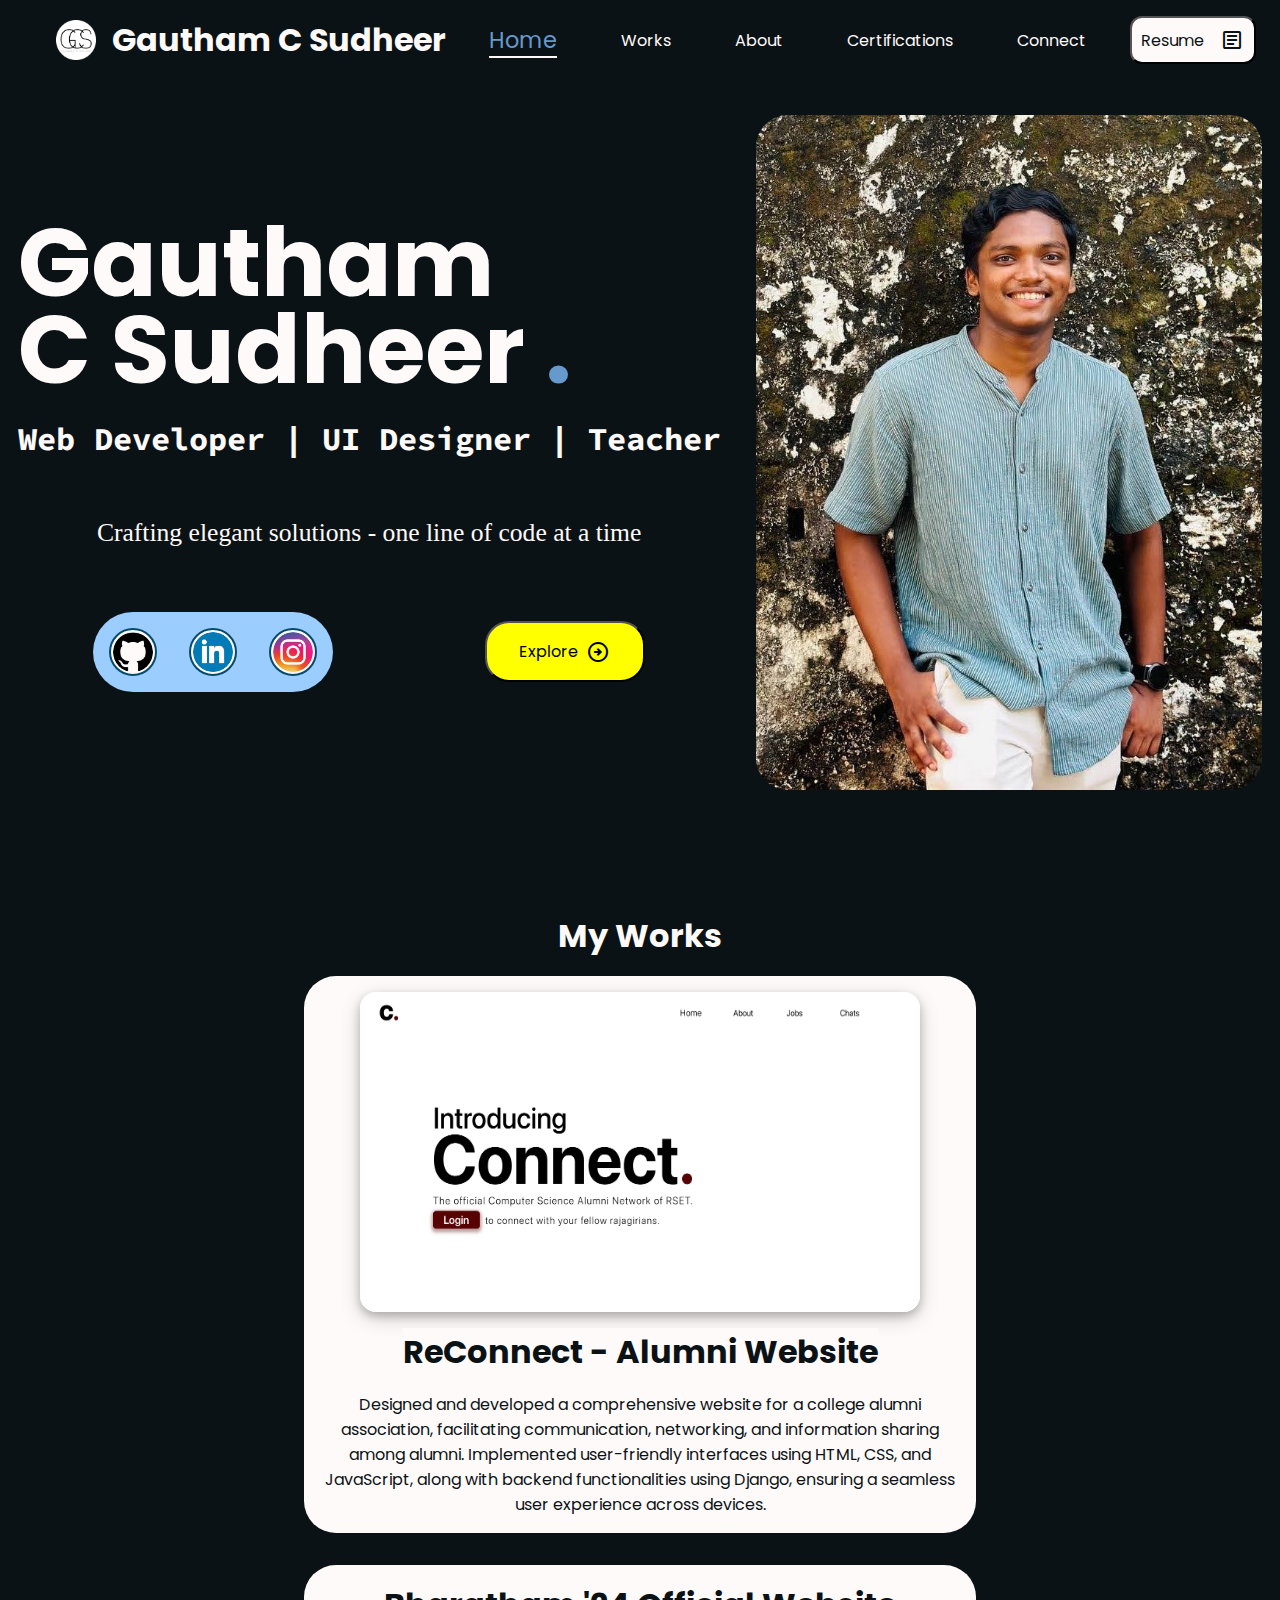
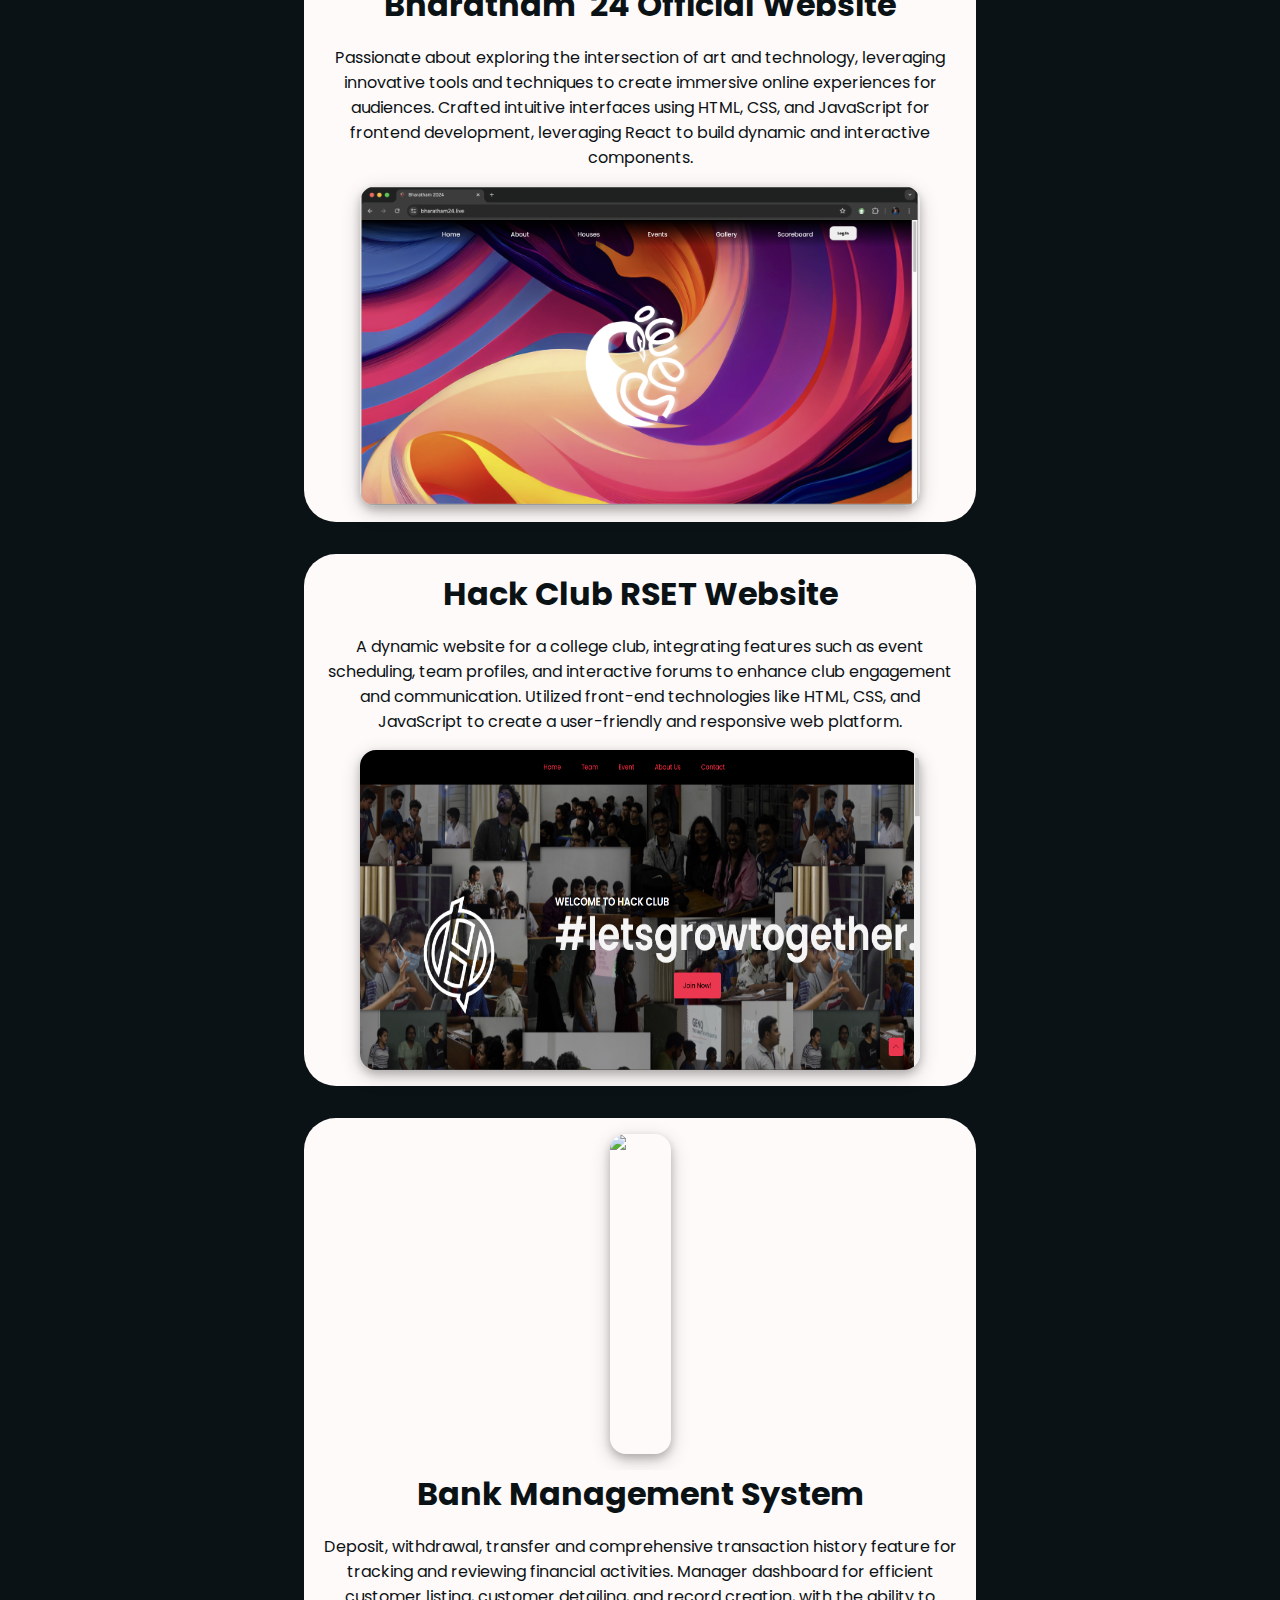
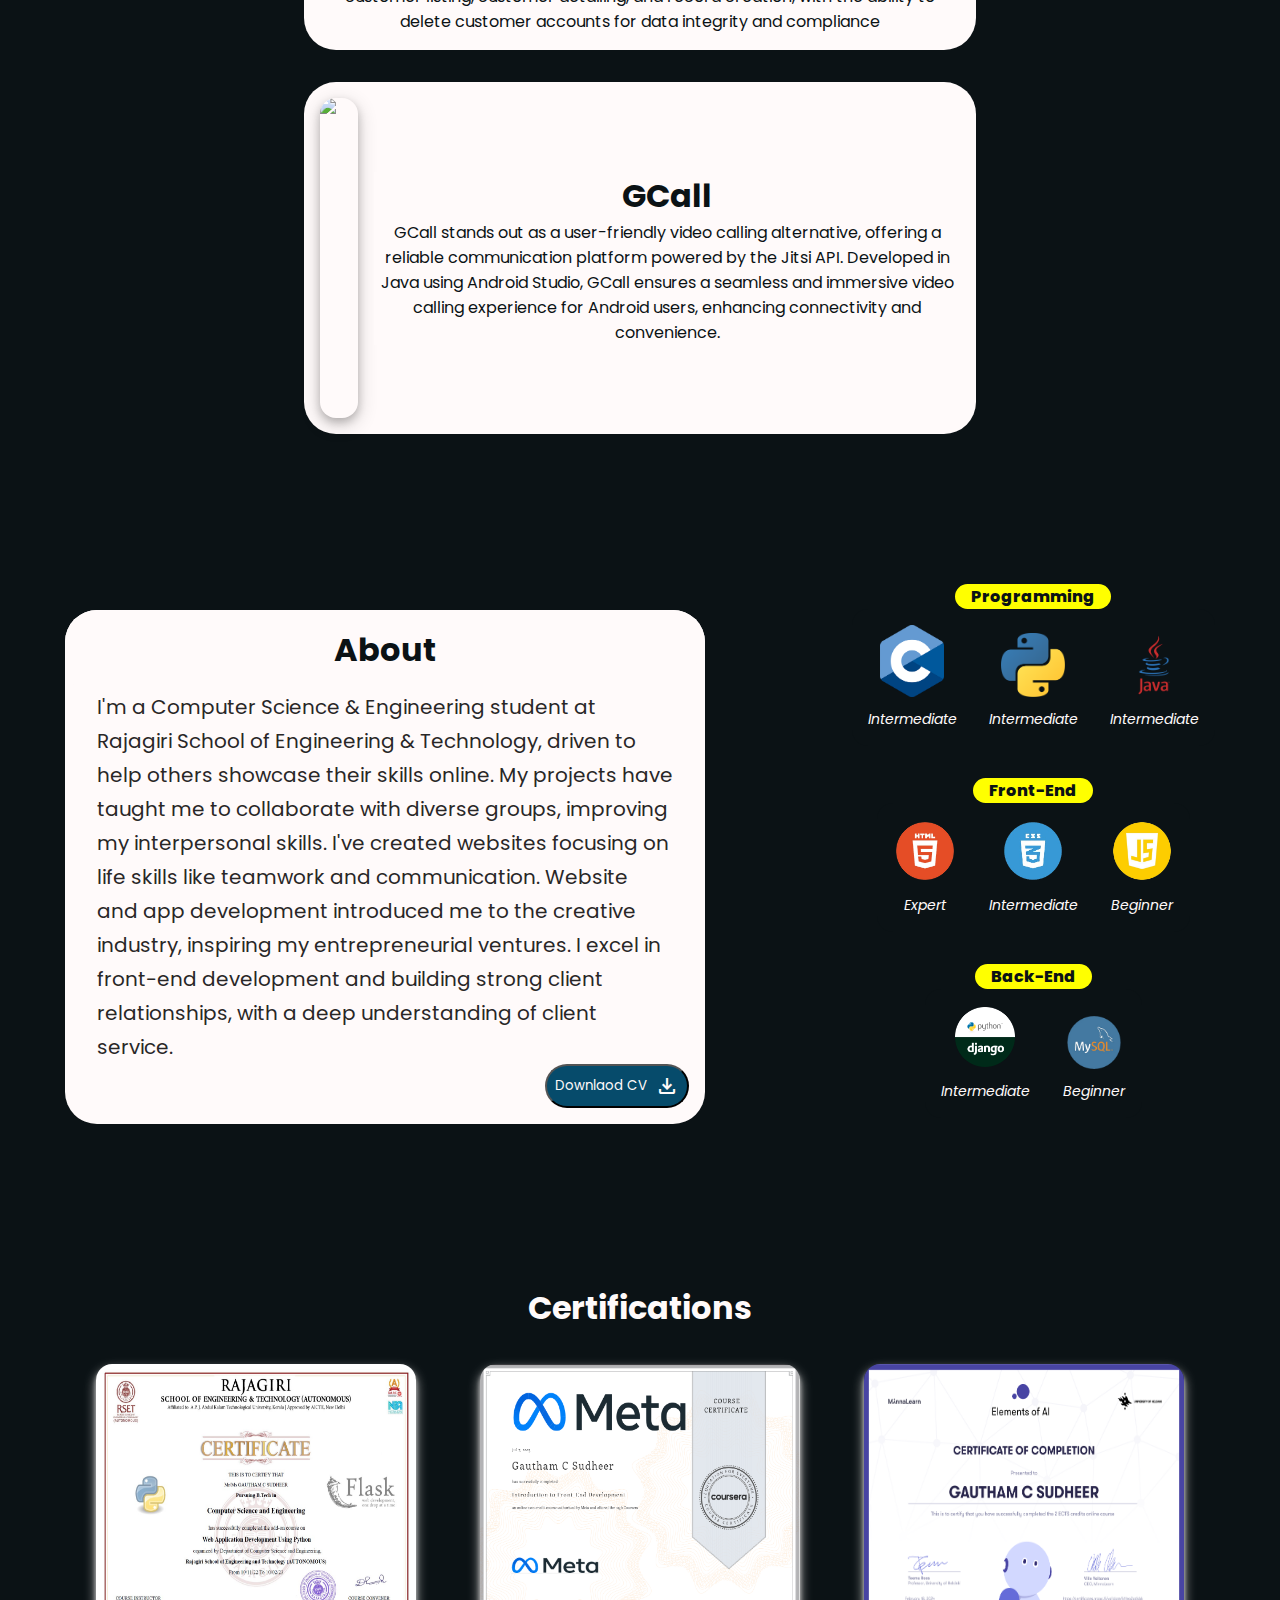
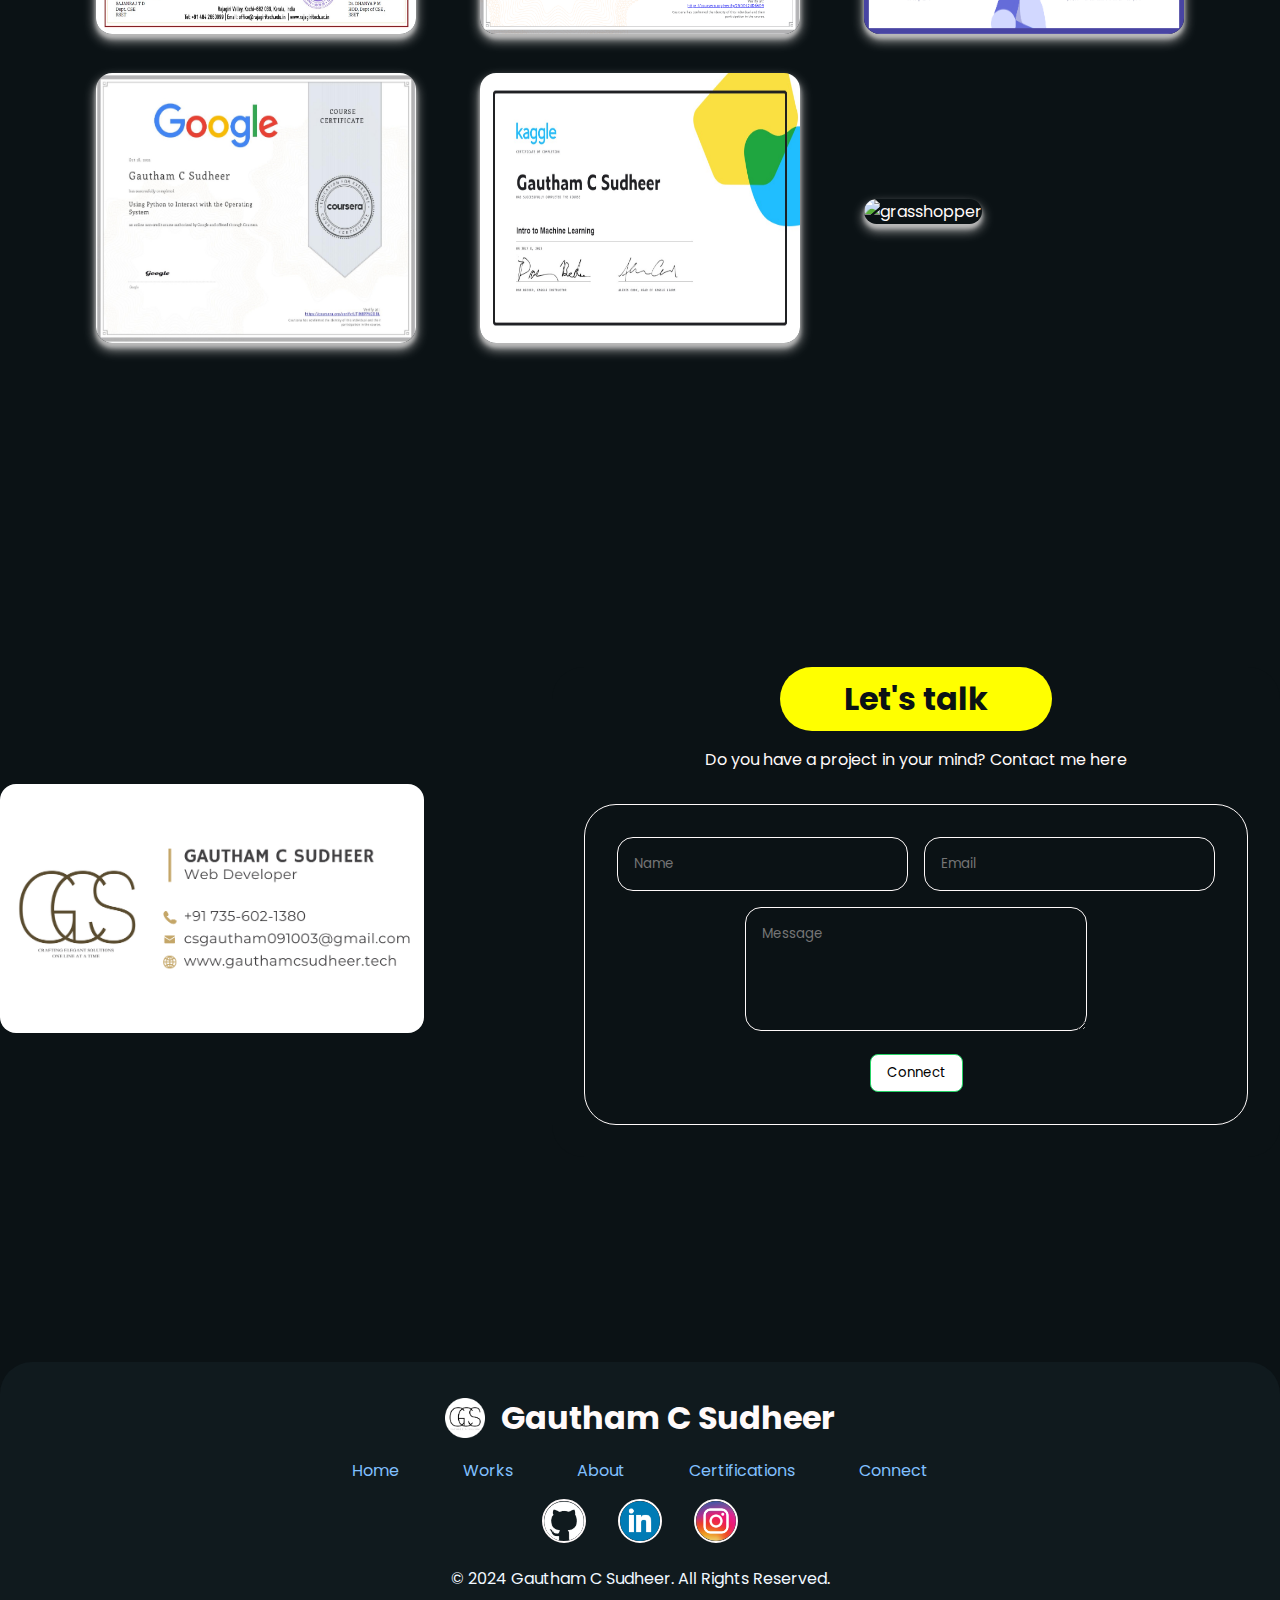
==== index.html @ 1aaebcf9 "responsive" ====
<!DOCTYPE html>
<html lang="en">
<head>
    <meta charset="UTF-8">
    <meta name="viewport" content="width=device-width, initial-scale=1.0">
    <title>Gautham C Sudheer</title>

    <meta name="description" content="Gautham C Sudheer - Web Developer, UI Designer, and Teacher">
    <meta name="keywords" content="gautham c sudheer, gautham sudheer, gautham, web development, UI design, coding, teacher">
    <meta property="og:title" content="Gautham C Sudheer">
    <meta property="og:description" content="Web Developer, UI Designer, and Teacher">
    <meta property="og:image" content="./profile.jpg">
    <meta property="og:url" content="www.gauthamcsudheer.tech">
    <meta name="twitter:card" content="./profile.jpg">

    <link rel="shortcut icon" href="./profile.jpg" type="image/x-icon">

    <link rel="stylesheet" href="./styles.css">

    <link rel="stylesheet" href="https://fonts.googleapis.com/css2?family=Material+Symbols+Outlined:opsz,wght,FILL,GRAD@24,400,0,0" />

</head>

<body>
    
    <header>
        <h1><img src="./images/logo.png" alt="">Gautham C Sudheer</h1>

        <ul>
          <li class="active"><a href="#home" class="active">Home</a></li>
          <li><a href="#works">Works</a></li>
          <li><a href="#about">About</a></li>
          <li><a href="#certifications">Certifications</a></li>
          <li><a href="#connect">Connect</a></li>
        </ul>

        <button onclick="openPdfInNewTab()">Resume <span class="material-symbols-outlined">article</span></button>
    </header>

    <section id="home" class="landing">
        <div class="container">
            <div class="left-side">
                <h1>Gautham<br>C Sudheer <span>.</span></h1>
                <h2>Web Developer <span>|</span><span class="break"><br></span> UI Designer <span>|</span><span class="break"><br></span> Teacher</h2>
                <p class="moto">Crafting elegant solutions - one line of code at a time</p>
                <div class="connection">
                    <div class="social">
                        <a href="https://github.com/gauthamcsudheer" target="_blank"><img src="./images/github.png" alt="github"></a>
                        <a href="https://www.linkedin.com/in/gauthamcsudheer/" target="_blank"><img src="./images/linkedin.png" alt="linkedin"></a>
                        <a href="https://www.instagram.com/gauthamcsudheer/" target="_blank"><img src="./images/instagram.png" alt="instagram"></a>
                    </div>
                    <a href="#works">
                        <button class="explore-button">
                            Explore
                            <span class="material-symbols-outlined">
                                arrow_circle_right
                            </span>
                        </button>
                    </a>
                </div>
                
            </div>
            <div class="right-side">
                <img src="./profile.jpg" alt="Gautham C Sudheer - Web Developer and UI Designer">
            </div>
        </div>
    </section>

    <section id="works" class="works">
        <h1 class="works-h1">My Works</h1>
        <div class="container">
            <div class="work1">
                <img src="./images/reconect.png" alt="alumni">
                <h1>ReConnect - Alumni Website</h1>
                <p>Designed and developed a comprehensive website for a college alumni association, facilitating communication, networking, and information sharing among alumni. Implemented user-friendly interfaces using HTML, CSS, and JavaScript, along with backend functionalities using Django, ensuring a seamless user experience across devices.</p>
            </div>
            <div class="work2">
                <h1>Bharatham '24 Official Website</h1>
                <p>Passionate about exploring the intersection of art and technology, leveraging innovative tools and techniques to create immersive online experiences for audiences. Crafted intuitive interfaces using HTML, CSS, and JavaScript for frontend development, leveraging React to build dynamic and interactive components.</p>
                <img src="./images/bharatham24.png" alt="bharatham24">
            </div>
            <div class="work3">
                <h1>Hack Club RSET Website</h1>
                <p>A dynamic website for a college club, integrating features such as event scheduling, team profiles, and interactive forums to enhance club engagement and communication. Utilized front-end technologies like HTML, CSS, and JavaScript  to create a user-friendly and responsive web platform.</p>
                <img src="./images/hackclub.png" alt="hackclub">
            </div>
            <div class="work4">
                <img src="./images/dbms.png" alt="dbms">
                <h1>Bank Management System</h1>
                <p>Deposit, withdrawal, transfer and comprehensive transaction history feature for tracking and reviewing financial activities. Manager dashboard for efficient customer listing, customer detailing, and record creation, with the ability to delete customer accounts for data integrity and compliance</p>
            </div>
            <div class="work5">
                <img src="./images/gcall.jpg" alt="gcall">
                <div class="work-details">
                    <h1>GCall</h1>
                    <p>GCall stands out as a user-friendly video calling alternative, offering a reliable communication platform powered by the Jitsi API. Developed in Java using Android Studio, GCall ensures a seamless and immersive video calling experience for Android users, enhancing connectivity and convenience.</p>
                </div>
            </div>
        </div>
    </section>

    <section id="about" class="about">
        <div class="container">
            <div class="left-side">
                <h1>About</h1>
                <p>I'm a Computer Science & Engineering student at Rajagiri School of Engineering & Technology, driven to help others showcase their skills online. My projects have taught me to collaborate with diverse groups, improving my interpersonal skills. I've created websites focusing on life skills like teamwork and communication. Website and app development introduced me to the creative industry, inspiring my entrepreneurial ventures. I excel in front-end development and building strong client relationships, with a deep understanding of client service.</p>
                <button onclick="openPdfInNewTab()">Downlaod CV
                    <span class="material-symbols-outlined">
                        download
                    </span>
                </button>
            </div>
            <div class="right-side">
                
                <h1 class="abt-h1">Programming</h1>
                <div class="programming">
                    <figure>
                        <img src="./images/c.png" alt="c-programming">
                        <figcaption>Intermediate</figcaption>
                    </figure>
                    <figure>
                        <img src="./images/python.png" alt="python">
                        <figcaption>Intermediate</figcaption>
                    </figure>
                    <figure>
                        <img src="./images/java.png" alt="java">
                        <figcaption>Intermediate</figcaption>
                    </figure>
                </div>

                <h1 class="abt-h1">Front-End</h1>
                <div class="programming">
                    <figure>
                        <img src="./images/html.png" alt="html">
                        <figcaption>Expert</figcaption>
                    </figure>
                    <figure>
                        <img src="./images/css.png" alt="css">
                        <figcaption>Intermediate</figcaption>
                    </figure>
                    <figure>
                        <img src="./images/js.png" alt="js">
                        <figcaption>Beginner</figcaption>
                    </figure>
                </div>

                <h1 class="abt-h1">Back-End</h1>
                <div class="programming">
                    <figure>
                        <img src="./images/django.png" alt="django">
                        <figcaption>Intermediate</figcaption>
                    </figure>
                    <figure>
                        <img src="./images/mysql.png" alt="mysql">
                        <figcaption>Beginner</figcaption>
                    </figure>
                </div>
                
            </div>
        </div>
    </section>

    <section id="certifications" class="certifications">
        <h1>Certifications</h1>
        <div class="container">
            <div class="cert1">
                <img src="./certificates/webpython.jpg" alt="rset_python">
            </div>
            <div class="cert2">
                <img src="./certificates/frontend.png" alt="meta_frontend">
            </div>
            <div class="cert3">
                <img src="./certificates/elementsofai.png" alt="elementsofai">
            </div>
            <div class="cert4">
                <img src="./certificates/pythonos.png" alt="python_os">
            </div>
            <div class="cert5">
                <img src="./certificates/intro_to_ml.jpg" alt="kaggle_ml">
            </div>
            <div class="cert6">
                <img src="./certificates/grasshopper.png" alt="grasshopper">
            </div>
        </div>
    </section>

    <section id="connect" class="connect">
        <div class="container">
            <div class="left-side">
                <img src="./images/card.png" alt="connect-card">
            </div>
            <div class="right-side">
                <h1>Let's talk</h1>
                <p>Do you have a project in your mind? Contact me here</p>
                <form action="https://formspree.io/f/xnqedzvv" method="POST">
                    <div class="row">
                        <div class="col">
                            <input type="text" id="name" name="name" placeholder="Name" required>
                        </div>
                        <div class="col">
                            <input type="email" id="email" name="email" placeholder="Email" required>
                        </div>
                    </div>
                    <div class="row">
                        <div class="col">
                            <textarea name="message" placeholder="Message" required></textarea>
                        </div>
                    </div>
                    <div class="submit-button">
                        <button>
                            Connect
                        </button>
                    </div>
                </form>
            </div>
        </div>
    </section>

    <footer>
        <div class="name">
            <img src="./images/logo.png" alt="logo">
            <h1>Gautham C Sudheer</h1>
        </div>
        <ul>
            <li><a href="#home">Home</a></li>
            <li><a href="#works">Works</a></li>
            <li><a href="#about">About</a></li>
            <li><a href="#certifications">Certifications</a></li>
            <li><a href="#connect">Connect</a></li>
        </ul>
        <div class="social">
            <a href="https://github.com/gauthamcsudheer" target="_blank"><img src="./images/githubW.png" alt="github"></a>
            <a href="https://www.linkedin.com/in/gauthamcsudheer/" target="_blank"><img src="./images/linkedin.png" alt="linkedin"></a>
            <a href="https://www.instagram.com/gauthamcsudheer/" target="_blank"><img src="./images/instagram.png" alt="instagram"></a>
        </div>
        <p>&copy; 2024 Gautham C Sudheer. All Rights Reserved.</p>
    </footer>

    <script src="https://unpkg.com/scrollreveal"></script>

    <script>
        function openPdfInNewTab() {
            window.open('./Resume.pdf', '_blank');
        }
    </script>

    <script src="./main.js"></script>

</body>
</html>
---- styles.css ----
@import url('https://fonts.googleapis.com/css2?family=Poppins:ital,wght@0,100;0,200;0,300;0,400;0,500;0,600;0,700;0,800;0,900;1,100;1,200;1,300;1,400;1,500;1,600;1,700;1,800;1,900&display=swap');
@import url('https://fonts.googleapis.com/css2?family=Source+Code+Pro:ital,wght@0,200..900;1,200..900&display=swap');
@import url('https://fonts.googleapis.com/css2?family=Homemade+Apple&family=Source+Code+Pro:ital,wght@0,200..900;1,200..900&display=swap');

@keyframes float {
    0%, 100% {
      transform: translateY(0);
    }
    50% {
      transform: translateY(-6px);
    }
}

* {
    margin: 0;
    padding: 0;
    background-color: #0B1215;
    max-width: 100%;
}

body {
    font-family: "Poppins", sans-serif;
    font-weight: 400;
    font-style: normal;
    color: #FFFAFA;
    overflow-x: hidden;
}

section {
    padding-top: 6rem;
}

button {
    font-family: "Poppins", sans-serif;
}

header {
    display: flex;
    position: fixed;
    justify-content: space-between;
    align-items: center;
    width: 100%;
    padding: 1rem;
    z-index: 2;
}

header h1 {
    display: flex;
    justify-content: center;
    align-items: center;
    gap: 1rem;
    margin-left: 40px;
}

header img {
    width: 40px;
}

header ul {
    display: flex;
    list-style-type: none;
    justify-content: center;
    align-items: center;
    margin: 0;
    padding: 0;
}

header ul li {
    margin-inline-start: 1rem;
    margin-inline-end: 1rem;
    transition: transform 0.3s ease;
}

header ul li.active a {
    color: #6699CC;
    font-size: 1.4rem;
    border-bottom: 2px solid #FFFAFA;
}

header ul li a{
    margin: 0 1rem;
    text-decoration: none;
    color: #FFFAFA;
}

header ul li:hover {
    transform: scale(1.1);
}


header button {
    display: flex;
    align-items: center;
    justify-content: center;
    width: fit-content;
    font-family: "Poppins", sans-serif;
    font-size: 16px;
    padding: 0.6rem;
    margin-right: 40px;
    gap: 1rem;
    color: #0B1215;
    background-color: #FFFAFA;
    border-radius: 12px;
    transition: box-shadow 0.3s ease;
}

header button:hover {
    cursor: pointer;
    box-shadow: 0 0 0 2px rgba(255, 250, 250, 0.3);
}

header button span {
    background-color: #FFFAFA;
}

header.sticky {
    background-color: rgba(190, 220, 180, 0.2);
    backdrop-filter: blur(16px);
}

/* ===================================== Landing ===================================== */

.landing .container {
    display: flex;
    height: 80vh;
    justify-content: space-around;
    align-items: center;
}

.landing .container .right-side img {
    border-radius: 2rem;
    height: 75vh;
    
    animation: float 3s ease-in-out infinite;
}

.landing .container .left-side h1 {
    font-size: 6rem;
    line-height: 90%;
    margin-bottom: 2rem;
}

.landing .container .left-side h1 span {
    color: #6699CC;
}

.landing .container .left-side h2 {
    font-family: "Source Code Pro", monospace;
    font-size: 2rem;
    line-height: 90%;
    margin-bottom: 4rem;
}

.landing .container .left-side h2 .break {
    display: none;
}

.landing .container .left-side .moto{
    font-size: 1.6rem;
    font-family: "Homemade Apple", cursive;
    background-color: #0B1215;
    color: #FFFAFA;
    margin-bottom: 4rem;
}

.landing .container .left-side .connection {
    display: flex;
    justify-content: space-around;
    align-items: center;
}

.landing .container .left-side .social {
    display: flex;
    justify-content: center;
    align-items: center;
    gap: 2rem;
    background-color: #9ccdff;
    width: fit-content;
    padding: 1rem;
    border-radius: 4rem;
}

.landing .container .left-side .social img {
    background-color: #FFFAFA;
    height: 40px;
    transition: transform 0.3s ease;

    padding: 2px;
    border: 2px solid #064b6b;
    border-radius: 50%;
}

.landing .container .left-side .social img:hover {
    cursor: pointer;
    transform: scale(1.1);
}

.landing .container .left-side .social a {
    display: flex;
    background-color: #9ccdff;
    justify-content: center;
    align-items: center;
}  

.landing .container .left-side .connection a {
    text-decoration: none;
}

.landing .container .left-side .connection button {
    height: fit-content;
    width: 10rem;
    display: flex;
    justify-content: center;
    align-items: center;
    gap: 0.5rem;
    padding: 1rem;
    font-size: 1rem;
    border-radius: 1.5rem;
    background-color: yellow;
    cursor: pointer;
}

.landing .container .left-side .connection button span {
    background-color: yellow;
    transition: transform 0.3s ease;
}

.landing .container .left-side .connection button:hover span {
    transform: translateX(0.5rem) scale(1.1);
}

/* ===================================== Works ===================================== */

.works h1 {
    text-align: center;
}

.works .container {
    display: flex;
    flex-wrap: wrap;
    justify-content: center;
    align-items: center;
}

.works .container .work1, .work2, .work3, .work4 {
    display: flex;
    flex-direction: column;
    justify-content: center;
    align-items: center;
    gap: 1rem;
    width: 40rem;
    padding: 1rem;
    margin: 1rem;
    border-radius: 2rem;
    background-color: #FFFAFA;
}

.works .container img {
    height: 20rem;
    max-width: 35rem;
    background-color: #FFFAFA;
    border-radius: 1rem;
    box-shadow: 0 4px 8px 0 rgba(0, 0, 0, 0.2), 0 6px 20px 0 rgba(0, 0, 0, 0.19);;
}

.works .container h1, p {
    color: #0B1215;
    background-color: #FFFAFA;
    text-align: center;
}

.works .container .work5 {
    display: flex;
    flex-direction: row;
    justify-content: center;
    align-items: center;
    gap: 1rem;
    width: 40rem;
    padding: 1rem;
    margin: 1rem;
    border-radius: 2rem;
    background-color: #FFFAFA;
}

/* ===================================== About ===================================== */

.about h1 {
    text-align: center;
}

.about .container {
    display: flex;
    justify-content: space-around;
    align-items: center;
    gap: 1rem;
}

.about .container .left-side {
    border-radius: 2rem;
    width: 50vw;
    margin: 4rem;
    background-color: #FFFAFA;
}

.about .container .left-side h1 {
    background-color: #FFFAFA;
    color: #0B1215;
    padding-top: 1rem;
    border-radius: 2rem;
}

.about .container .left-side p {
    text-align: left;
    padding-top: 1rem;
    padding-inline: 2rem;
    border-radius: 2rem;
    font-size: 1.25rem;
    line-height: 170%;
    color: #292727;
}

.about .container .left-side button {
    display: flex;
    justify-content: center;
    align-items: center;
    gap: 0.5rem;
    color: #FFFAFA;
    background-color: #064b6b;
    padding: 0.5rem;
    border-radius: 2rem;
    margin-bottom: 1rem;
    margin-left: 75%;
    transition: transform 0.3s ease;
}

.about .container .left-side button span {
    background-color: #064b6b;
}

.about .container .left-side button:hover {
    cursor: pointer;
    transform: scale(1.1);
}

.about .container .right-side {
    display: flex;
    flex-direction: column;
    justify-content: center;
    align-items: center;
    flex-wrap: wrap;
    margin-inline: 4rem;
}

.about .container .right-side h1 {
    font-family: "Poppins", sans-serif;
    font-weight: 800;
    font-style: bold;
    font-size: 1rem;
    color: #0B1215;
    width: fit-content;
    padding-inline: 1rem;
    background: yellow;
    border-radius: 1rem;
}

.about .container .right-side .programming {
    display: flex;
    flex-direction: row;
    justify-content: center;
    align-items: baseline;
    gap: 2rem;
    padding: 1rem;
    margin-bottom: 2rem;
    border-radius: 1rem;
}

.about .container .right-side img {
    width: 4rem;
}

figure {
    display: inline-block;
    margin: 0;
    padding: 0;
    text-align: center;
}

figcaption {
    font-style: italic;
    font-size: 14px;
    margin-top: 5px;
}


/* ===================================== Certificattions ===================================== */

.certifications .container {
    display: flex;
    flex-wrap: wrap;
    justify-content: space-around;
    align-items: center;
    padding-inline: 4rem;
}

.certifications h1 {
    text-align: center;
    margin-bottom: 1rem;
}

.certifications .container .cert1, .cert2, .cert3, .cert4, .cert5, .cert6 {
    width: 25vw;
    margin: 1rem;
}

.certifications .container img {
    width: 25vw;
    height: 30vh;
    border-radius: 1rem;
    box-shadow: 0 4px 4px 0 rgb(186, 186, 186), 0 6px 12px 0 rgba(186, 186, 186);
}

/* ===================================== Connect ===================================== */

.connect {
    height: 100vh;
    display: flex;
    justify-content: space-around;
    align-items: center;
}

.connect .container {
    display: flex;
    justify-content: space-around;
    align-items: center;
    gap: 8rem;
}

.connect .container .left-side {
    width: 40vw;
}

.connect .container .left-side img {
    border-radius: 1rem;
}

.connect .container .right-side {
    color: #FFFAFA;
    border-radius: 2rem;
    display: flex;
    flex-direction: column;
    justify-content: center;
    align-items: center;
}

.connect .container .right-side h1 {
    text-align: center;
    padding: 0.5rem;
    padding-inline: 4rem;
    width: fit-content;
    color: #0B1215;
    background-color: yellow;
    border-radius: 2rem;
}

.connect .container .right-side p {
    background-color: #0B1215;
    color: #FFFAFA;
    margin-top: 1rem;
}

.connect .container .right-side form {
    display: flex;
    flex-direction: column;
    justify-content: center;
    font-family: "Poppins", sans-serif;
    color: #FFFAFA;
    margin: 2rem;
    padding: 2rem;
    border-radius: 2rem;
    border: 1px solid #FFFAFA;
}

.connect .container .right-side form .row, .col, label, input, textarea {
    color: #FFFAFA;
}

.connect .container .right-side form .row {
    display: flex;
    flex-direction: row;
    justify-content: center;
    align-items: center;
    gap: 1rem;
    margin-bottom: 1rem;
}

.connect .container .right-side form input {
    padding: 1rem;
    border-radius: 1rem;
    border: 1px solid #FFFAFA;
    font-family: "Poppins", sans-serif;
}

.connect .container .right-side form textarea {
    padding: 1rem;
    border-radius: 1rem;
    width:24vw;
    height: 10vh;
    border: 1px solid #FFFAFA;
    font-family: "Poppins", sans-serif;
}

.connect .container .right-side form button {
    display: flex;
    justify-content: space-around;
    align-items: center;
    margin: auto;
    background-color: #fff;
    border: 1px solid #25D366;
    padding: 0.5rem;
    padding-inline: 1rem;
    border-radius: 0.5rem;
    transition: background-color 0.3s ease;
}
  
.connect .container .right-side form button:hover {
    cursor: pointer;
    background-color: #25D366;
    color: #FFFAFA;
}

/* ===================================== Footer ===================================== */

footer {
    display: flex;
    flex-direction: column;
    justify-content: center;
    align-items: center;
    gap: 1rem;
    background-color: #101a1e;
    padding: 2rem;
    border-top-left-radius: 2rem;
    border-top-right-radius: 2rem;
}

footer * {
    background-color: #101a1e;
}

footer .name {
    display: flex;
    flex-direction: row;
    justify-content: center;
    align-items: center;
    gap: 1rem;
}

footer .name img {
    width: 40px;
}

footer ul {
    display: flex;
    flex-direction: row;
    list-style-type: none;
    gap: 4rem;
}

footer ul li {
    font-family: "Poppins", sans-serif;
}

footer ul a {
    text-decoration: none;
    color: #81c0ff;
    transition: color 0.3s ease;
}

footer ul a:hover {
    color: #FFFAFA;
}

footer .social {
    display: flex;
    flex-direction: row;
    gap: 2rem;
}

footer .social img {
    width: 40px;
    border-radius: 50%;
    border: 2px solid #FFFAFA;
}

footer p {
    color: aliceblue;
}


/* ============================= Mobile - Responsive ===================== */


@media (max-width: 768px) {

    /* Responsive Styles for Mobile Screens */

/* General Styles */

* {
    max-width: 100vw;
    overflow-x: hidden;
}

section {
    margin-top: 1rem;
}

body {
    font-size: 16px; /* Set base font size for better readability on mobile */
}

/* Header Styles */
header {
    flex-direction: column;
    padding: 0.5rem;
}

header h1 {
    margin-left: 0; /* Center align the logo and name */
    font-size: 1rem;
}

header ul {
    display: none;
}

header button {
    display: none;
}

/* Landing Section Styles */
.landing .container {
    flex-direction: column;
    height: auto; /* Remove fixed height */
}

.landing .container .left-side h1 {
    font-size: 4rem;
    padding-inline: 1.8rem;
}

.landing .container .left-side h2 {
    font-size: 1rem;
    text-align: center;
    margin-bottom: 2rem;
}

.landing .container .left-side .moto {
    padding-inline: 2rem;
    font-size: 1rem;
    margin: 1rem;
}

.landing .container .left-side .connection {
    scale: 0.75;
    gap: 2rem;
}

.landing .container .right-side img {
    height: 60vh; /* Allow image height to adjust based on content */
    max-width: 100%; /* Ensure image doesn't overflow */
    margin-top: 2rem; /* Add space between image and text */
}

/* Works Section Styles */
.works .container .work1, .work2, .work3, .work4, .work5 {
    width: 90%; /* Adjust width for better fit on mobile screens */
}

.works .container .work5 {
    flex-direction: column;
}

.works .container img {
    width: 100%; /* Make images responsive */
    height: 90%;
}

/* About Section Styles */


.about .container {
    flex-direction: column;
    margin-inline: 2rem;
    overflow-y: hidden;
}

.about .container .left-side, .about .container .right-side {
    width: 100%; /* Adjust width for better fit on mobile screens */
}

.about .container .left-side h1 {
    font-size: 2rem;
}

.about .container .left-side p {
    font-size: 1.1rem;
}

.about .container .left-side button {
    margin-inline: auto; /* Center align the button */
    margin-top: 2rem;
    margin-bottom: 2rem;
}

/* Certifications Section Styles */

.certifications .container {
    padding-inline: 2rem;
}

.certifications .container .cert1, .cert2, .cert3, .cert4, .cert5, .cert6 {
    width: 90%; /* Adjust width for better fit on mobile screens */
}

.certifications .container img {
    width: 100%; /* Make images responsive */
    height: 90%;
}

/* Connect Section Styles */

.connect {
    height: auto;
}

.connect .container {
    flex-direction: column;
    overflow-y: hidden;
}

.connect .container .left-side, .right-side {
    width: 95vw;
}

.connect .container .left-side img {
    margin: 0.5rem;
    width: 90vw; /* Make image responsive */
}

.connect .container .right-side form {
    width: 70vw;
}

.connect .container .right-side form .row {
    flex-direction: column;
}

.connect .container .right-side form textarea {
    width: 85%; /* Make textarea responsive */
}

.connect .container .right-side form button {
    margin: 1rem auto; /* Center align the button */
}

/* Footer Styles */

footer h1 {
    font-size: 1.5rem;
}

footer ul {
    /* flex-direction: column; */
    text-align: center;
    gap: 1rem;
}

footer p {
    font-size: 0.8rem;
}


}
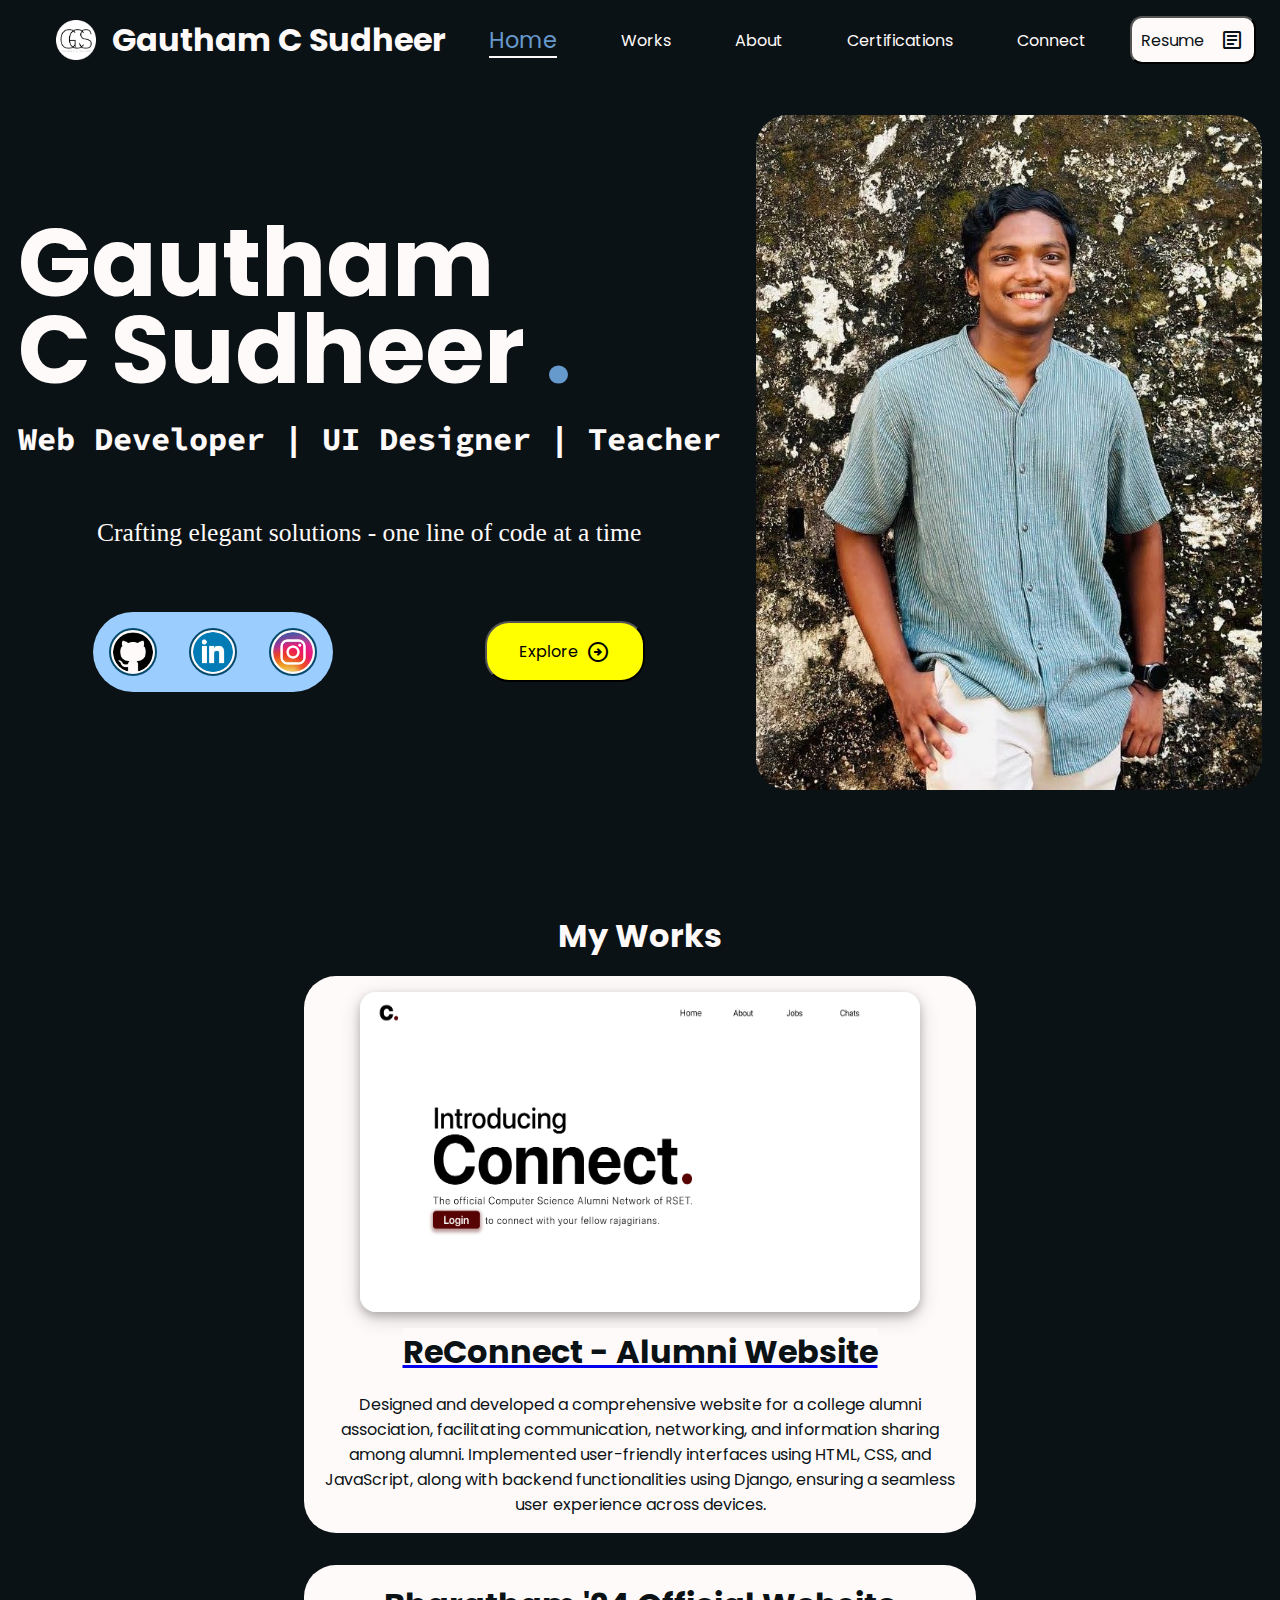
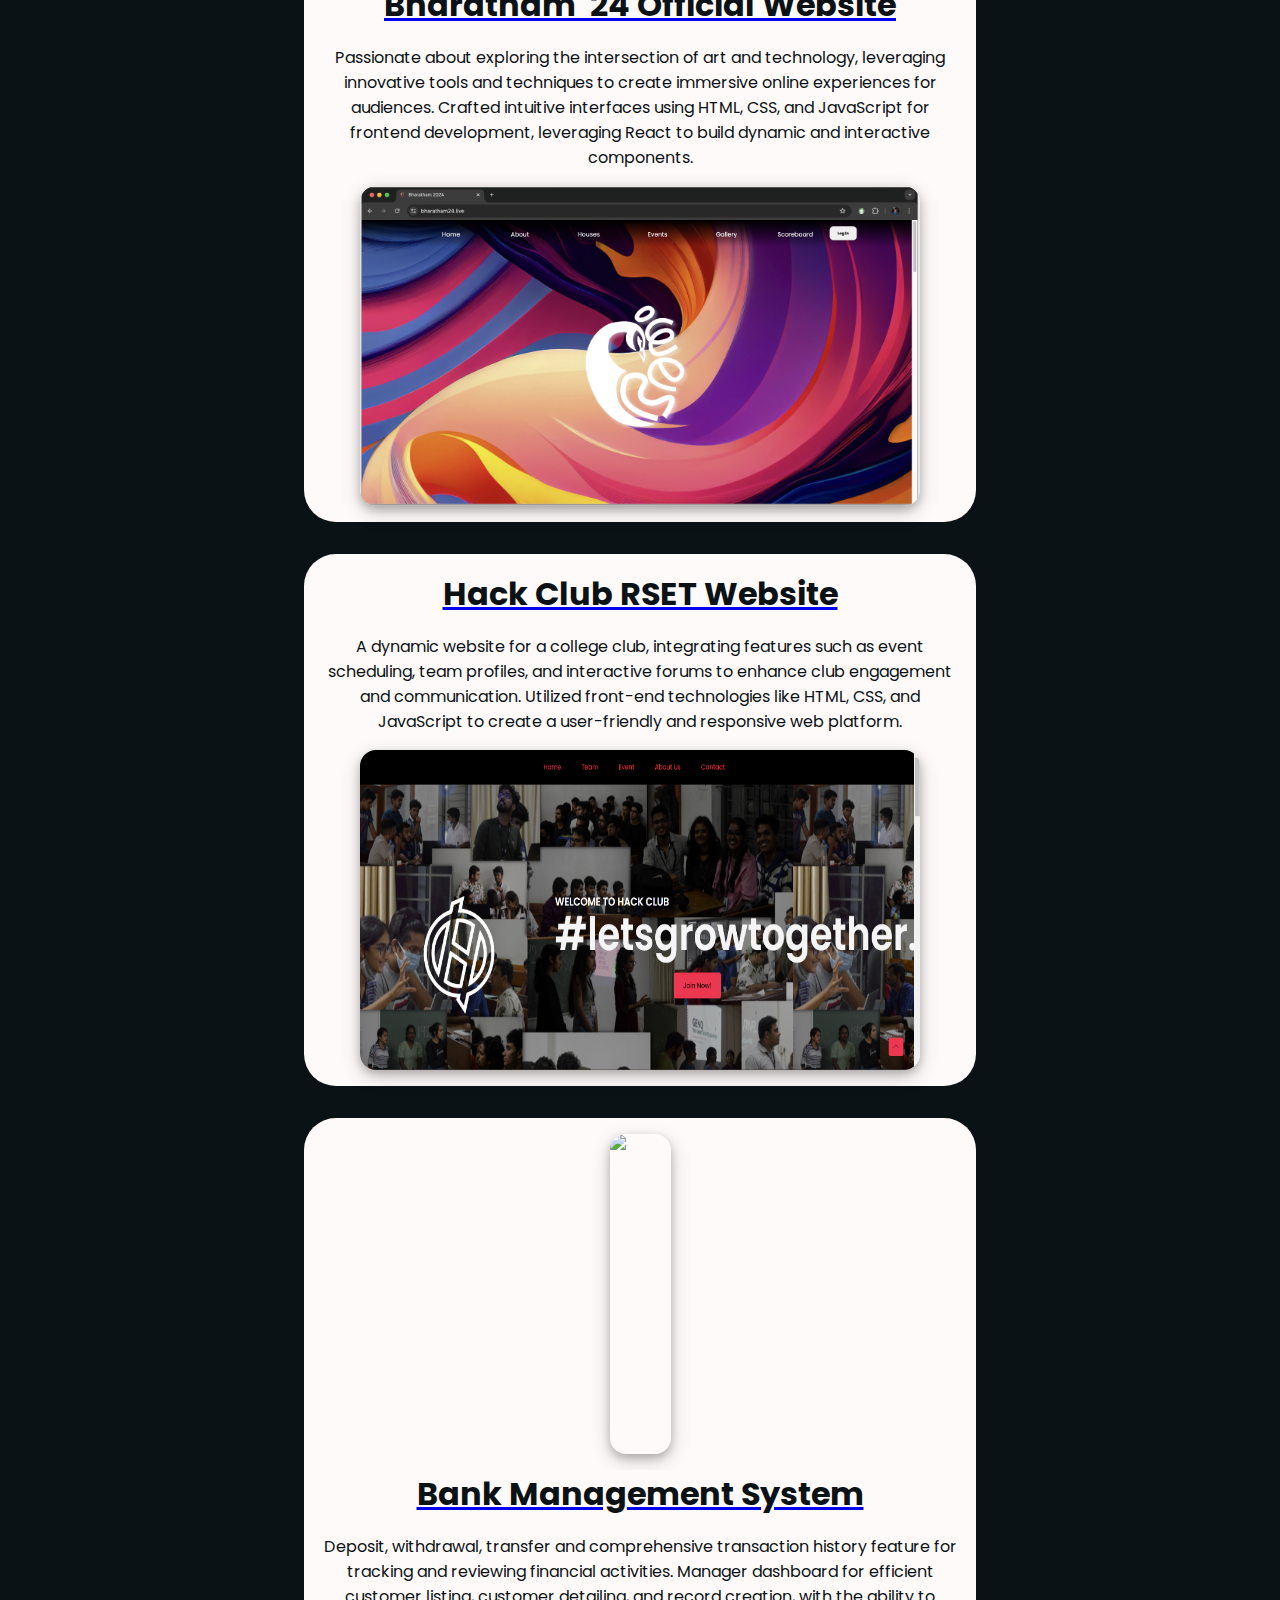
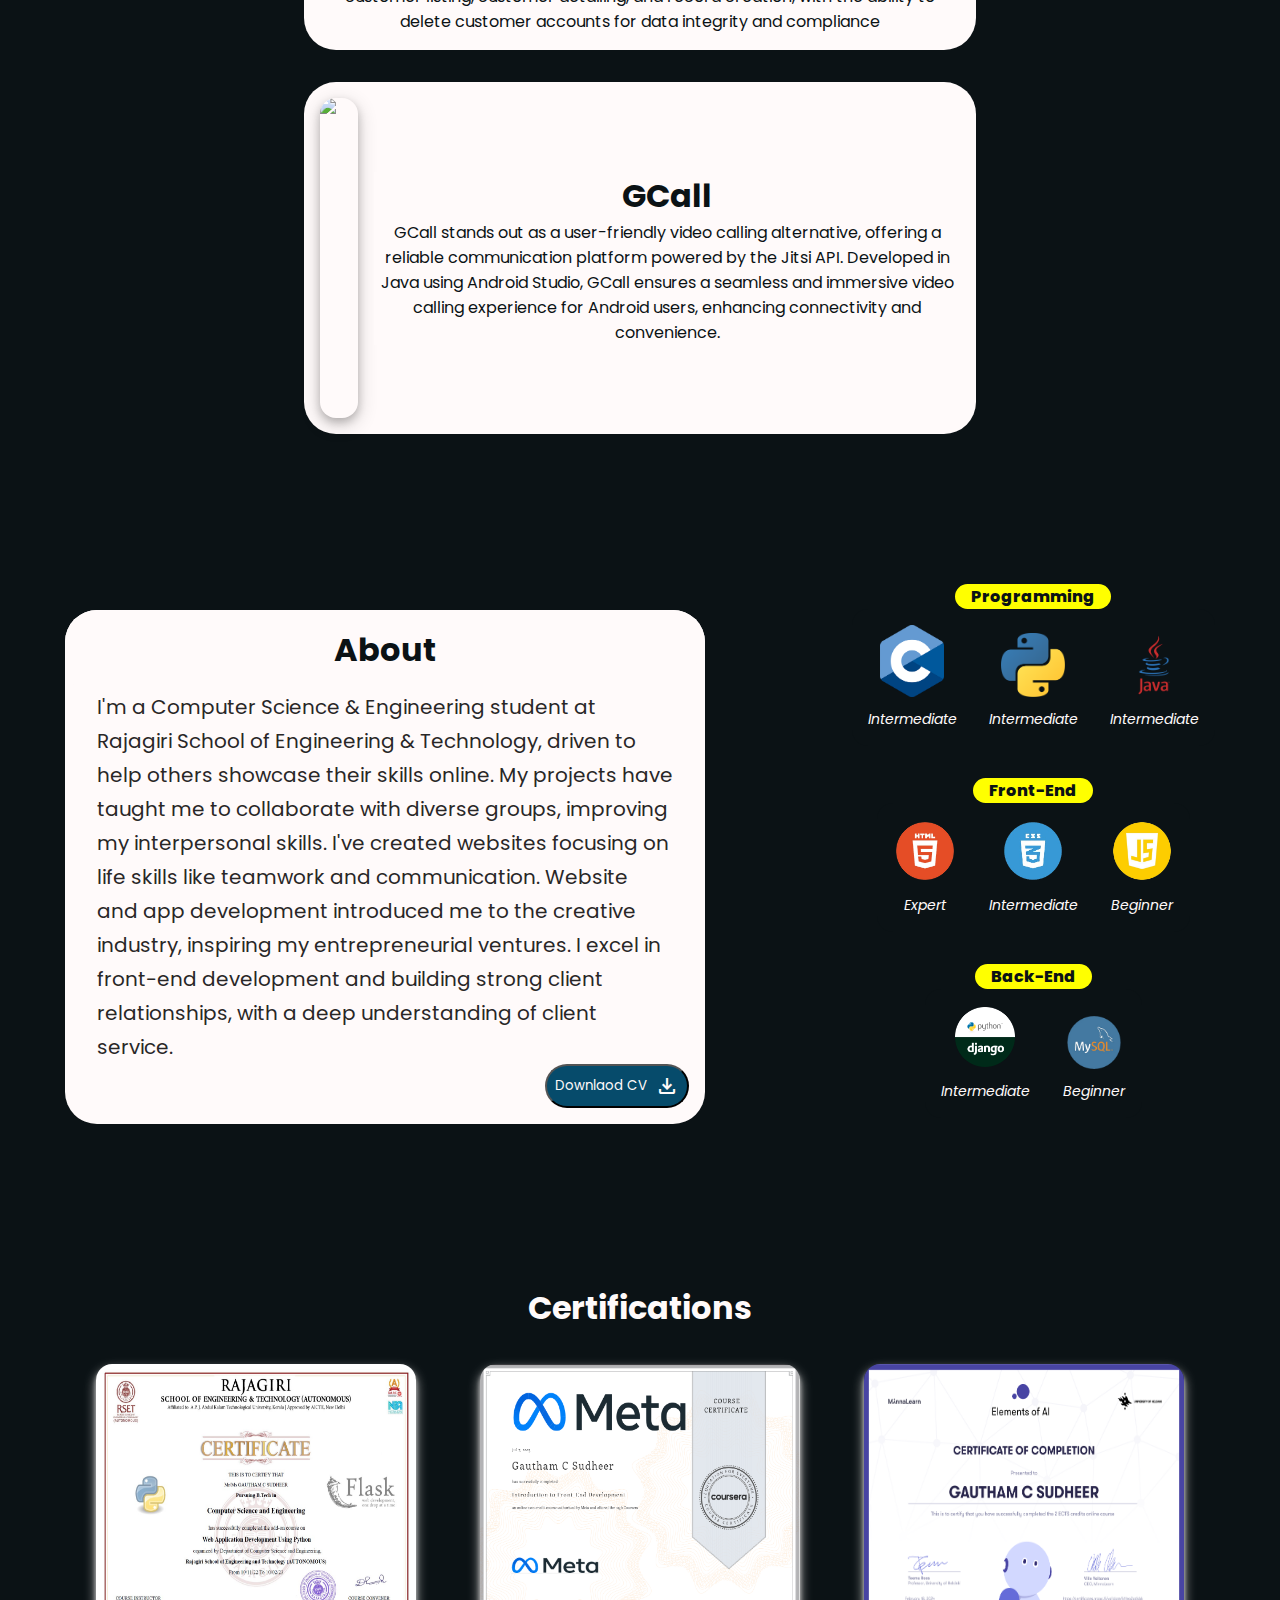
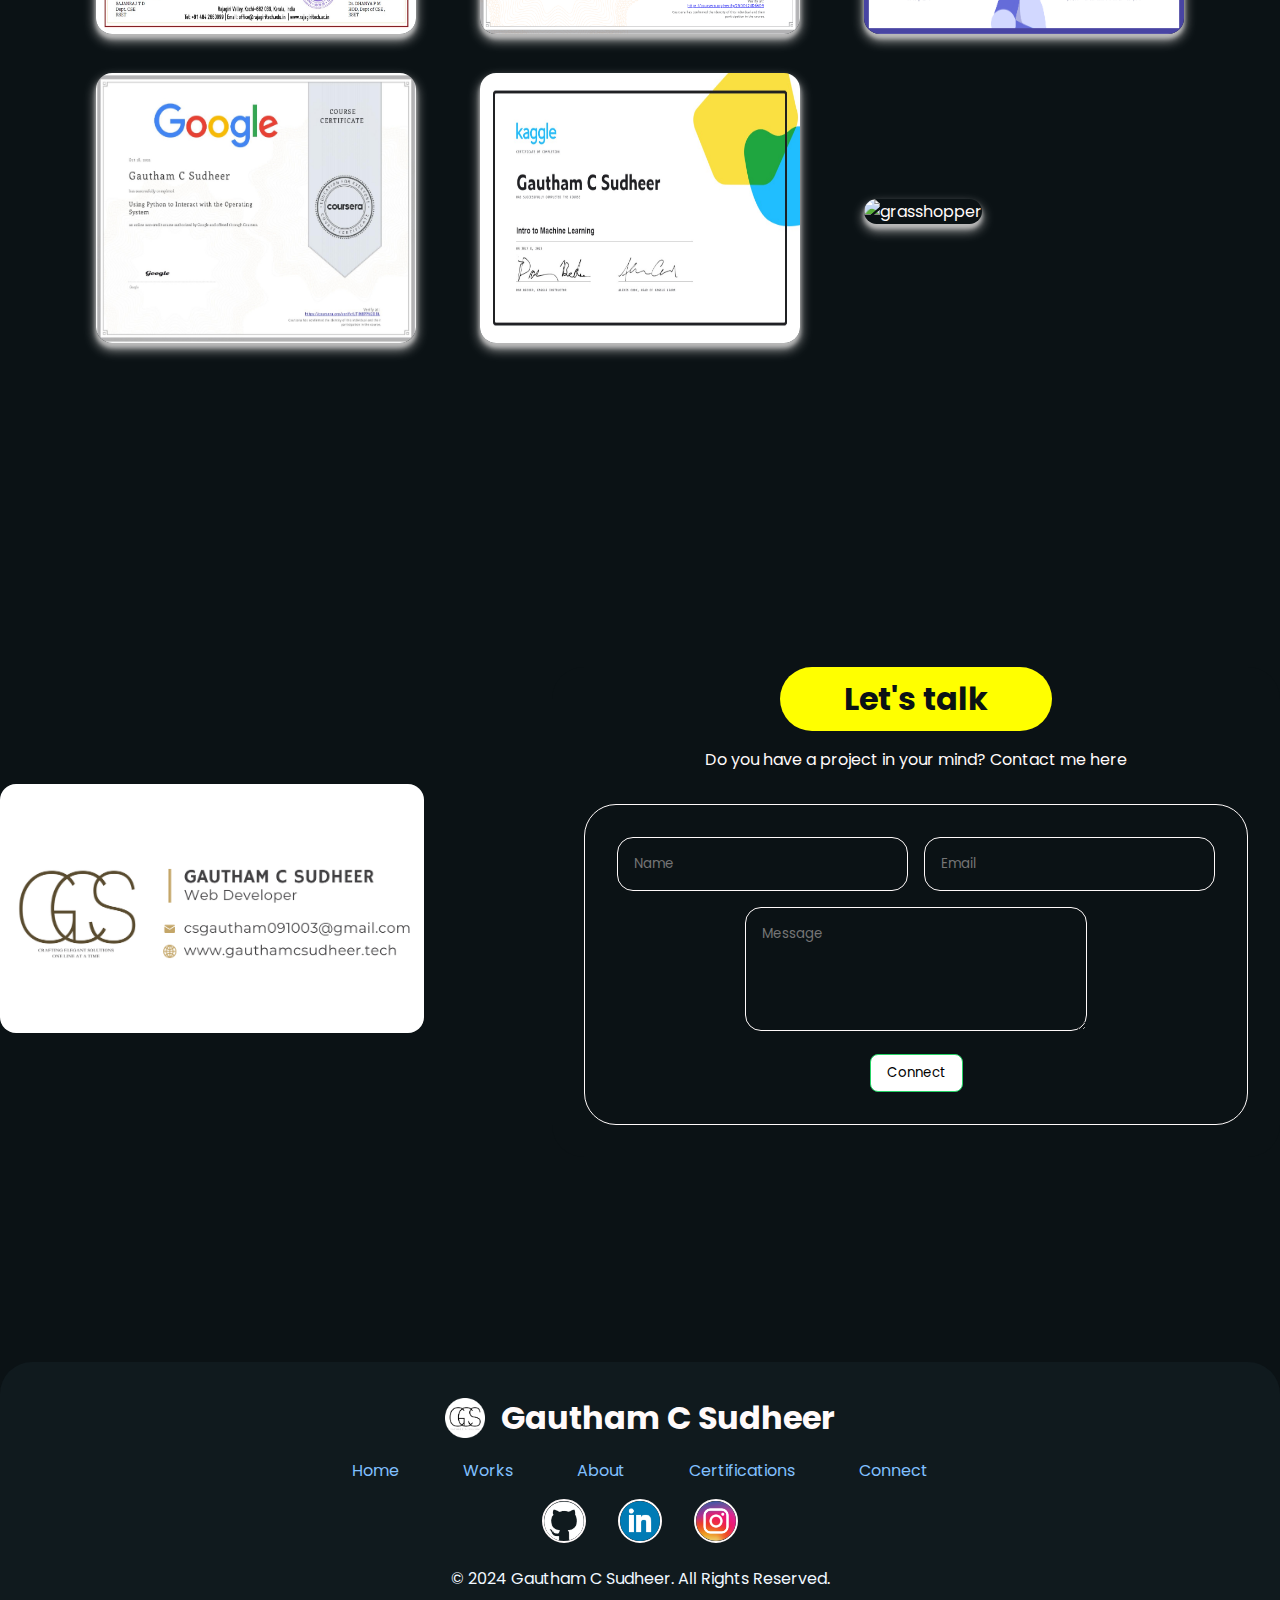
==== commit c7ab64a7: "project liks" ====
--- a/index.html
+++ b/index.html
@@ -1,250 +1,352 @@
-<!DOCTYPE html>
-<html lang="en">
-<head>
-    <meta charset="UTF-8">
-    <meta name="viewport" content="width=device-width, initial-scale=1.0">
-    <title>Gautham C Sudheer</title>
-
-    <meta name="description" content="Gautham C Sudheer - Web Developer, UI Designer, and Teacher">
-    <meta name="keywords" content="gautham c sudheer, gautham sudheer, gautham, web development, UI design, coding, teacher">
-    <meta property="og:title" content="Gautham C Sudheer">
-    <meta property="og:description" content="Web Developer, UI Designer, and Teacher">
-    <meta property="og:image" content="./profile.jpg">
-    <meta property="og:url" content="www.gauthamcsudheer.tech">
-    <meta name="twitter:card" content="./profile.jpg">
-
-    <link rel="shortcut icon" href="./profile.jpg" type="image/x-icon">
-
-    <link rel="stylesheet" href="./styles.css">
-
-    <link rel="stylesheet" href="https://fonts.googleapis.com/css2?family=Material+Symbols+Outlined:opsz,wght,FILL,GRAD@24,400,0,0" />
-
-</head>
-
-<body>
-    
-    <header>
-        <h1><img src="./images/logo.png" alt="">Gautham C Sudheer</h1>
-
-        <ul>
-          <li class="active"><a href="#home" class="active">Home</a></li>
-          <li><a href="#works">Works</a></li>
-          <li><a href="#about">About</a></li>
-          <li><a href="#certifications">Certifications</a></li>
-          <li><a href="#connect">Connect</a></li>
-        </ul>
-
-        <button onclick="openPdfInNewTab()">Resume <span class="material-symbols-outlined">article</span></button>
-    </header>
-
-    <section id="home" class="landing">
-        <div class="container">
-            <div class="left-side">
-                <h1>Gautham<br>C Sudheer <span>.</span></h1>
-                <h2>Web Developer <span>|</span><span class="break"><br></span> UI Designer <span>|</span><span class="break"><br></span> Teacher</h2>
-                <p class="moto">Crafting elegant solutions - one line of code at a time</p>
-                <div class="connection">
-                    <div class="social">
-                        <a href="https://github.com/gauthamcsudheer" target="_blank"><img src="./images/github.png" alt="github"></a>
-                        <a href="https://www.linkedin.com/in/gauthamcsudheer/" target="_blank"><img src="./images/linkedin.png" alt="linkedin"></a>
-                        <a href="https://www.instagram.com/gauthamcsudheer/" target="_blank"><img src="./images/instagram.png" alt="instagram"></a>
-                    </div>
-                    <a href="#works">
-                        <button class="explore-button">
-                            Explore
-                            <span class="material-symbols-outlined">
-                                arrow_circle_right
-                            </span>
-                        </button>
-                    </a>
-                </div>
-                
-            </div>
-            <div class="right-side">
-                <img src="./profile.jpg" alt="Gautham C Sudheer - Web Developer and UI Designer">
-            </div>
-        </div>
-    </section>
-
-    <section id="works" class="works">
-        <h1 class="works-h1">My Works</h1>
-        <div class="container">
-            <div class="work1">
-                <img src="./images/reconect.png" alt="alumni">
-                <h1>ReConnect - Alumni Website</h1>
-                <p>Designed and developed a comprehensive website for a college alumni association, facilitating communication, networking, and information sharing among alumni. Implemented user-friendly interfaces using HTML, CSS, and JavaScript, along with backend functionalities using Django, ensuring a seamless user experience across devices.</p>
-            </div>
-            <div class="work2">
-                <h1>Bharatham '24 Official Website</h1>
-                <p>Passionate about exploring the intersection of art and technology, leveraging innovative tools and techniques to create immersive online experiences for audiences. Crafted intuitive interfaces using HTML, CSS, and JavaScript for frontend development, leveraging React to build dynamic and interactive components.</p>
-                <img src="./images/bharatham24.png" alt="bharatham24">
-            </div>
-            <div class="work3">
-                <h1>Hack Club RSET Website</h1>
-                <p>A dynamic website for a college club, integrating features such as event scheduling, team profiles, and interactive forums to enhance club engagement and communication. Utilized front-end technologies like HTML, CSS, and JavaScript  to create a user-friendly and responsive web platform.</p>
-                <img src="./images/hackclub.png" alt="hackclub">
-            </div>
-            <div class="work4">
-                <img src="./images/dbms.png" alt="dbms">
-                <h1>Bank Management System</h1>
-                <p>Deposit, withdrawal, transfer and comprehensive transaction history feature for tracking and reviewing financial activities. Manager dashboard for efficient customer listing, customer detailing, and record creation, with the ability to delete customer accounts for data integrity and compliance</p>
-            </div>
-            <div class="work5">
-                <img src="./images/gcall.jpg" alt="gcall">
-                <div class="work-details">
-                    <h1>GCall</h1>
-                    <p>GCall stands out as a user-friendly video calling alternative, offering a reliable communication platform powered by the Jitsi API. Developed in Java using Android Studio, GCall ensures a seamless and immersive video calling experience for Android users, enhancing connectivity and convenience.</p>
-                </div>
-            </div>
-        </div>
-    </section>
-
-    <section id="about" class="about">
-        <div class="container">
-            <div class="left-side">
-                <h1>About</h1>
-                <p>I'm a Computer Science & Engineering student at Rajagiri School of Engineering & Technology, driven to help others showcase their skills online. My projects have taught me to collaborate with diverse groups, improving my interpersonal skills. I've created websites focusing on life skills like teamwork and communication. Website and app development introduced me to the creative industry, inspiring my entrepreneurial ventures. I excel in front-end development and building strong client relationships, with a deep understanding of client service.</p>
-                <button onclick="openPdfInNewTab()">Downlaod CV
-                    <span class="material-symbols-outlined">
-                        download
-                    </span>
-                </button>
-            </div>
-            <div class="right-side">
-                
-                <h1 class="abt-h1">Programming</h1>
-                <div class="programming">
-                    <figure>
-                        <img src="./images/c.png" alt="c-programming">
-                        <figcaption>Intermediate</figcaption>
-                    </figure>
-                    <figure>
-                        <img src="./images/python.png" alt="python">
-                        <figcaption>Intermediate</figcaption>
-                    </figure>
-                    <figure>
-                        <img src="./images/java.png" alt="java">
-                        <figcaption>Intermediate</figcaption>
-                    </figure>
-                </div>
-
-                <h1 class="abt-h1">Front-End</h1>
-                <div class="programming">
-                    <figure>
-                        <img src="./images/html.png" alt="html">
-                        <figcaption>Expert</figcaption>
-                    </figure>
-                    <figure>
-                        <img src="./images/css.png" alt="css">
-                        <figcaption>Intermediate</figcaption>
-                    </figure>
-                    <figure>
-                        <img src="./images/js.png" alt="js">
-                        <figcaption>Beginner</figcaption>
-                    </figure>
-                </div>
-
-                <h1 class="abt-h1">Back-End</h1>
-                <div class="programming">
-                    <figure>
-                        <img src="./images/django.png" alt="django">
-                        <figcaption>Intermediate</figcaption>
-                    </figure>
-                    <figure>
-                        <img src="./images/mysql.png" alt="mysql">
-                        <figcaption>Beginner</figcaption>
-                    </figure>
-                </div>
-                
-            </div>
-        </div>
-    </section>
-
-    <section id="certifications" class="certifications">
-        <h1>Certifications</h1>
-        <div class="container">
-            <div class="cert1">
-                <img src="./certificates/webpython.jpg" alt="rset_python">
-            </div>
-            <div class="cert2">
-                <img src="./certificates/frontend.png" alt="meta_frontend">
-            </div>
-            <div class="cert3">
-                <img src="./certificates/elementsofai.png" alt="elementsofai">
-            </div>
-            <div class="cert4">
-                <img src="./certificates/pythonos.png" alt="python_os">
-            </div>
-            <div class="cert5">
-                <img src="./certificates/intro_to_ml.jpg" alt="kaggle_ml">
-            </div>
-            <div class="cert6">
-                <img src="./certificates/grasshopper.png" alt="grasshopper">
-            </div>
-        </div>
-    </section>
-
-    <section id="connect" class="connect">
-        <div class="container">
-            <div class="left-side">
-                <img src="./images/card.png" alt="connect-card">
-            </div>
-            <div class="right-side">
-                <h1>Let's talk</h1>
-                <p>Do you have a project in your mind? Contact me here</p>
-                <form action="https://formspree.io/f/xnqedzvv" method="POST">
-                    <div class="row">
-                        <div class="col">
-                            <input type="text" id="name" name="name" placeholder="Name" required>
-                        </div>
-                        <div class="col">
-                            <input type="email" id="email" name="email" placeholder="Email" required>
-                        </div>
-                    </div>
-                    <div class="row">
-                        <div class="col">
-                            <textarea name="message" placeholder="Message" required></textarea>
-                        </div>
-                    </div>
-                    <div class="submit-button">
-                        <button>
-                            Connect
-                        </button>
-                    </div>
-                </form>
-            </div>
-        </div>
-    </section>
-
-    <footer>
-        <div class="name">
-            <img src="./images/logo.png" alt="logo">
-            <h1>Gautham C Sudheer</h1>
-        </div>
-        <ul>
-            <li><a href="#home">Home</a></li>
-            <li><a href="#works">Works</a></li>
-            <li><a href="#about">About</a></li>
-            <li><a href="#certifications">Certifications</a></li>
-            <li><a href="#connect">Connect</a></li>
-        </ul>
-        <div class="social">
-            <a href="https://github.com/gauthamcsudheer" target="_blank"><img src="./images/githubW.png" alt="github"></a>
-            <a href="https://www.linkedin.com/in/gauthamcsudheer/" target="_blank"><img src="./images/linkedin.png" alt="linkedin"></a>
-            <a href="https://www.instagram.com/gauthamcsudheer/" target="_blank"><img src="./images/instagram.png" alt="instagram"></a>
-        </div>
-        <p>&copy; 2024 Gautham C Sudheer. All Rights Reserved.</p>
-    </footer>
-
-    <script src="https://unpkg.com/scrollreveal"></script>
-
-    <script>
-        function openPdfInNewTab() {
-            window.open('./Resume.pdf', '_blank');
-        }
-    </script>
-
-    <script src="./main.js"></script>
-
-</body>
-</html>+<!DOCTYPE html>
+<html lang="en">
+  <head>
+    <meta charset="UTF-8" />
+    <meta name="viewport" content="width=device-width, initial-scale=1.0" />
+    <title>Gautham C Sudheer</title>
+
+    <meta
+      name="description"
+      content="Gautham C Sudheer - Web Developer, UI Designer, and Teacher"
+    />
+    <meta
+      name="keywords"
+      content="Gautham C Sudheer, Gautham Sudheer, Gautham, gautham c sudheer, gautham sudheer, gautham, gauthamcsudheer, web development, UI design, coding, teacher"
+    />
+    <meta property="og:title" content="Gautham C Sudheer" />
+    <meta
+      property="og:description"
+      content="Web Developer, UI Designer, and Teacher"
+    />
+    <meta property="og:image" content="./profile.jpg" />
+    <meta property="og:url" content="www.gauthamcsudheer.tech" />
+    <meta name="twitter:card" content="./profile.jpg" />
+
+    <link rel="canonical" href="http://gauthamcsudheer.me/" />
+
+    <link rel="shortcut icon" href="./profile.jpg" type="image/x-icon" />
+
+    <link rel="stylesheet" href="./styles.css" />
+
+    <link
+      rel="stylesheet"
+      href="https://fonts.googleapis.com/css2?family=Material+Symbols+Outlined:opsz,wght,FILL,GRAD@24,400,0,0"
+    />
+  </head>
+
+  <body>
+    <header>
+      <div class="nav">
+        <h1><img src="./images/logo.png" alt="" />Gautham C Sudheer</h1>
+        <button id="menu-btn">&#9776;</button>
+      </div>
+
+      <ul>
+        <li class="active"><a href="#home" class="active">Home</a></li>
+        <li><a href="#works">Works</a></li>
+        <li><a href="#about">About</a></li>
+        <li><a href="#certifications">Certifications</a></li>
+        <li><a href="#connect">Connect</a></li>
+      </ul>
+
+      <button onclick="openPdfInNewTab()">
+        Resume <span class="material-symbols-outlined">article</span>
+      </button>
+    </header>
+
+    <section id="home" class="landing">
+      <div class="container">
+        <div class="left-side">
+          <h1>Gautham<br />C Sudheer <span>.</span></h1>
+          <h2>
+            Web Developer <span>|</span><span class="break"><br /></span> UI
+            Designer <span>|</span><span class="break"><br /></span> Teacher
+          </h2>
+          <p class="moto">
+            Crafting elegant solutions - one line of code at a time
+          </p>
+          <div class="connection">
+            <div class="social">
+              <a href="https://github.com/gauthamcsudheer" target="_blank"
+                ><img src="./images/github.png" alt="github"
+              /></a>
+              <a
+                href="https://www.linkedin.com/in/gauthamcsudheer/"
+                target="_blank"
+                ><img src="./images/linkedin.png" alt="linkedin"
+              /></a>
+              <a
+                href="https://www.instagram.com/gauthamcsudheer/"
+                target="_blank"
+                ><img src="./images/instagram.png" alt="instagram"
+              /></a>
+            </div>
+            <a href="#works">
+              <button class="explore-button">
+                Explore
+                <span class="material-symbols-outlined">
+                  arrow_circle_right
+                </span>
+              </button>
+            </a>
+          </div>
+        </div>
+        <div class="right-side">
+          <img
+            src="./profile.jpg"
+            alt="Gautham C Sudheer - Web Developer and UI Designer"
+          />
+        </div>
+      </div>
+    </section>
+
+    <section id="works" class="works">
+      <h1 class="works-h1">My Works</h1>
+      <div class="container">
+        <div class="work1">
+          <img src="./images/reconect.png" alt="alumni" />
+          <a
+            href="https://github.com/gauthamcsudheer/Alumni-Django"
+            target="_blank"
+            ><h1>ReConnect - Alumni Website</h1></a
+          >
+          <p>
+            Designed and developed a comprehensive website for a college alumni
+            association, facilitating communication, networking, and information
+            sharing among alumni. Implemented user-friendly interfaces using
+            HTML, CSS, and JavaScript, along with backend functionalities using
+            Django, ensuring a seamless user experience across devices.
+          </p>
+        </div>
+        <div class="work2">
+          <a href="https://github.com/gauthamcsudheer/Bharatham" target="_blank"
+            ><h1>Bharatham '24 Official Website</h1></a
+          >
+          <p>
+            Passionate about exploring the intersection of art and technology,
+            leveraging innovative tools and techniques to create immersive
+            online experiences for audiences. Crafted intuitive interfaces using
+            HTML, CSS, and JavaScript for frontend development, leveraging React
+            to build dynamic and interactive components.
+          </p>
+          <img src="./images/bharatham24.png" alt="bharatham24" />
+        </div>
+        <div class="work3">
+          <a href="https://github.com/gauthamcsudheer/Hack-Club" target="_blank"
+            ><h1>Hack Club RSET Website</h1></a
+          >
+          <p>
+            A dynamic website for a college club, integrating features such as
+            event scheduling, team profiles, and interactive forums to enhance
+            club engagement and communication. Utilized front-end technologies
+            like HTML, CSS, and JavaScript to create a user-friendly and
+            responsive web platform.
+          </p>
+          <img src="./images/hackclub.png" alt="hackclub" />
+        </div>
+        <div class="work4">
+          <img src="./images/dbms.png" alt="dbms" />
+          <a
+            href="https://github.com/gauthamcsudheer/Bank-Management-System"
+            target="_blank"
+            ><h1>Bank Management System</h1></a
+          >
+          <p>
+            Deposit, withdrawal, transfer and comprehensive transaction history
+            feature for tracking and reviewing financial activities. Manager
+            dashboard for efficient customer listing, customer detailing, and
+            record creation, with the ability to delete customer accounts for
+            data integrity and compliance
+          </p>
+        </div>
+        <div class="work5">
+          <img src="./images/gcall.jpg" alt="gcall" />
+          <div class="work-details">
+            <h1>GCall</h1>
+            <p>
+              GCall stands out as a user-friendly video calling alternative,
+              offering a reliable communication platform powered by the Jitsi
+              API. Developed in Java using Android Studio, GCall ensures a
+              seamless and immersive video calling experience for Android users,
+              enhancing connectivity and convenience.
+            </p>
+          </div>
+        </div>
+      </div>
+    </section>
+
+    <section id="about" class="about">
+      <div class="container">
+        <div class="left-side">
+          <h1>About</h1>
+          <p>
+            I'm a Computer Science & Engineering student at Rajagiri School of
+            Engineering & Technology, driven to help others showcase their
+            skills online. My projects have taught me to collaborate with
+            diverse groups, improving my interpersonal skills. I've created
+            websites focusing on life skills like teamwork and communication.
+            Website and app development introduced me to the creative industry,
+            inspiring my entrepreneurial ventures. I excel in front-end
+            development and building strong client relationships, with a deep
+            understanding of client service.
+          </p>
+          <button onclick="openPdfInNewTab()">
+            Downlaod CV
+            <span class="material-symbols-outlined"> download </span>
+          </button>
+        </div>
+        <div class="right-side">
+          <h1 class="abt-h1">Programming</h1>
+          <div class="programming">
+            <figure>
+              <img src="./images/c.png" alt="c-programming" />
+              <figcaption>Intermediate</figcaption>
+            </figure>
+            <figure>
+              <img src="./images/python.png" alt="python" />
+              <figcaption>Intermediate</figcaption>
+            </figure>
+            <figure>
+              <img src="./images/java.png" alt="java" />
+              <figcaption>Intermediate</figcaption>
+            </figure>
+          </div>
+
+          <h1 class="abt-h1">Front-End</h1>
+          <div class="programming">
+            <figure>
+              <img src="./images/html.png" alt="html" />
+              <figcaption>Expert</figcaption>
+            </figure>
+            <figure>
+              <img src="./images/css.png" alt="css" />
+              <figcaption>Intermediate</figcaption>
+            </figure>
+            <figure>
+              <img src="./images/js.png" alt="js" />
+              <figcaption>Beginner</figcaption>
+            </figure>
+          </div>
+
+          <h1 class="abt-h1">Back-End</h1>
+          <div class="programming">
+            <figure>
+              <img src="./images/django.png" alt="django" />
+              <figcaption>Intermediate</figcaption>
+            </figure>
+            <figure>
+              <img src="./images/mysql.png" alt="mysql" />
+              <figcaption>Beginner</figcaption>
+            </figure>
+          </div>
+        </div>
+      </div>
+    </section>
+
+    <section id="certifications" class="certifications">
+      <h1>Certifications</h1>
+      <div class="container">
+        <div class="cert1">
+          <img src="./certificates/webpython.jpg" alt="rset_python" />
+        </div>
+        <div class="cert2">
+          <img src="./certificates/frontend.png" alt="meta_frontend" />
+        </div>
+        <div class="cert3">
+          <img src="./certificates/elementsofai.png" alt="elementsofai" />
+        </div>
+        <div class="cert4">
+          <img src="./certificates/pythonos.png" alt="python_os" />
+        </div>
+        <div class="cert5">
+          <img src="./certificates/intro_to_ml.jpg" alt="kaggle_ml" />
+        </div>
+        <div class="cert6">
+          <img src="./certificates/grasshopper.png" alt="grasshopper" />
+        </div>
+      </div>
+    </section>
+
+    <section id="connect" class="connect">
+      <div class="container">
+        <div class="left-side">
+          <img src="./images/card.png" alt="connect-card" />
+        </div>
+        <div class="right-side">
+          <h1>Let's talk</h1>
+          <p>Do you have a project in your mind? Contact me here</p>
+          <form action="https://formspree.io/f/xnqedzvv" method="POST">
+            <div class="row">
+              <div class="col">
+                <input
+                  type="text"
+                  id="name"
+                  name="name"
+                  placeholder="Name"
+                  required
+                />
+              </div>
+              <div class="col">
+                <input
+                  type="email"
+                  id="email"
+                  name="email"
+                  placeholder="Email"
+                  required
+                />
+              </div>
+            </div>
+            <div class="row">
+              <div class="col">
+                <textarea
+                  name="message"
+                  placeholder="Message"
+                  required
+                ></textarea>
+              </div>
+            </div>
+            <div class="submit-button">
+              <button>Connect</button>
+            </div>
+          </form>
+        </div>
+      </div>
+    </section>
+
+    <footer>
+      <div class="name">
+        <img src="./images/logo.png" alt="logo" />
+        <h1>Gautham C Sudheer</h1>
+      </div>
+      <ul>
+        <li><a href="#home">Home</a></li>
+        <li><a href="#works">Works</a></li>
+        <li><a href="#about">About</a></li>
+        <li><a href="#certifications">Certifications</a></li>
+        <li><a href="#connect">Connect</a></li>
+      </ul>
+      <div class="social">
+        <a href="https://github.com/gauthamcsudheer" target="_blank"
+          ><img src="./images/githubW.png" alt="github"
+        /></a>
+        <a href="https://www.linkedin.com/in/gauthamcsudheer/" target="_blank"
+          ><img src="./images/linkedin.png" alt="linkedin"
+        /></a>
+        <a href="https://www.instagram.com/gauthamcsudheer/" target="_blank"
+          ><img src="./images/instagram.png" alt="instagram"
+        /></a>
+      </div>
+      <p>&copy; 2024 Gautham C Sudheer. All Rights Reserved.</p>
+    </footer>
+
+    <script src="https://unpkg.com/scrollreveal"></script>
+
+    <script>
+      function openPdfInNewTab() {
+        window.open("./Resume.pdf", "_blank");
+      }
+    </script>
+
+    <script src="./main.js"></script>
+  </body>
+</html>
--- a/styles.css
+++ b/styles.css
@@ -11,6 +11,24 @@
     }
 }
 
+::-webkit-scrollbar {
+  width: 4px; /* Width of the scrollbar */
+}
+
+::-webkit-scrollbar-track {
+  background: #838383; /* Background of the scrollbar track */
+  border-radius: 2px; /* Rounded corners for the track */
+}
+
+::-webkit-scrollbar-thumb {
+  background: #fff707; /* Scrollbar color */
+  border-radius: 2px; /* Rounded corners for the thumb */
+}
+
+::-webkit-scrollbar-thumb:hover {
+  background: #00b8cc; /* Darker blue when hovered */
+}
+
 * {
     margin: 0;
     padding: 0;
@@ -44,6 +62,10 @@
     z-index: 2;
 }
 
+#menu-btn {
+    display: none;
+}
+
 header h1 {
     display: flex;
     justify-content: center;
@@ -86,7 +108,6 @@
 header ul li:hover {
     transform: scale(1.1);
 }
-
 
 header button {
     display: flex;
@@ -366,6 +387,7 @@
 .about .container .right-side .programming {
     display: flex;
     flex-direction: row;
+    flex-wrap: wrap;
     justify-content: center;
     align-items: baseline;
     gap: 2rem;
@@ -618,10 +640,29 @@
     font-size: 16px; /* Set base font size for better readability on mobile */
 }
 
+button span {
+  overflow: hidden;
+}
+
 /* Header Styles */
 header {
     flex-direction: column;
+    justify-content: space-around;
     padding: 0.5rem;
+}
+
+header .nav {
+    display: flex;
+    flex-direction: row;
+    justify-content: space-between;
+    align-items: center;
+    gap: 6rem;
+}
+
+#menu-btn {
+    display: inline;
+    padding: 0.5rem;
+    padding-inline: 1rem;
 }
 
 header h1 {
@@ -633,6 +674,29 @@
     display: none;
 }
 
+header ul.show {
+    display: flex;
+    flex-direction: column;
+    flex-wrap: wrap;
+    background-color: #333;
+    width: 100%;
+    padding-bottom: 2rem;
+    border-bottom-left-radius: 2rem;
+    border-bottom-right-radius: 2rem;
+    z-index: 1;
+}
+
+header ul.show li {
+    padding: 1rem;
+    text-align: center;
+    background-color: #333;
+    border-bottom: 1px solid #fff; /* Add border to separate items */
+}
+
+header ul.show a {
+    background-color: #333;
+}
+
 header button {
     display: none;
 }
@@ -641,17 +705,20 @@
 .landing .container {
     flex-direction: column;
     height: auto; /* Remove fixed height */
+    margin-inline: 0;
 }
 
 .landing .container .left-side h1 {
     font-size: 4rem;
     padding-inline: 1.8rem;
+    overflow: hidden;
 }
 
 .landing .container .left-side h2 {
     font-size: 1rem;
     text-align: center;
     margin-bottom: 2rem;
+    overflow: hidden;
 }
 
 .landing .container .left-side .moto {
@@ -661,8 +728,17 @@
 }
 
 .landing .container .left-side .connection {
-    scale: 0.75;
+    width: 100%;
+    scale: 0.7;
     gap: 2rem;
+    margin-inline: 0;
+    flex-wrap: wrap;
+}
+
+.landing .container .right-side {
+    display: flex;
+    justify-content: center;
+    align-items: center;
 }
 
 .landing .container .right-side img {
@@ -712,6 +788,12 @@
     margin-bottom: 2rem;
 }
 
+.about .container .right-side {
+    display: flex;
+    justify-content: center;
+    align-items: center;
+}
+
 /* Certifications Section Styles */
 
 .certifications .container {
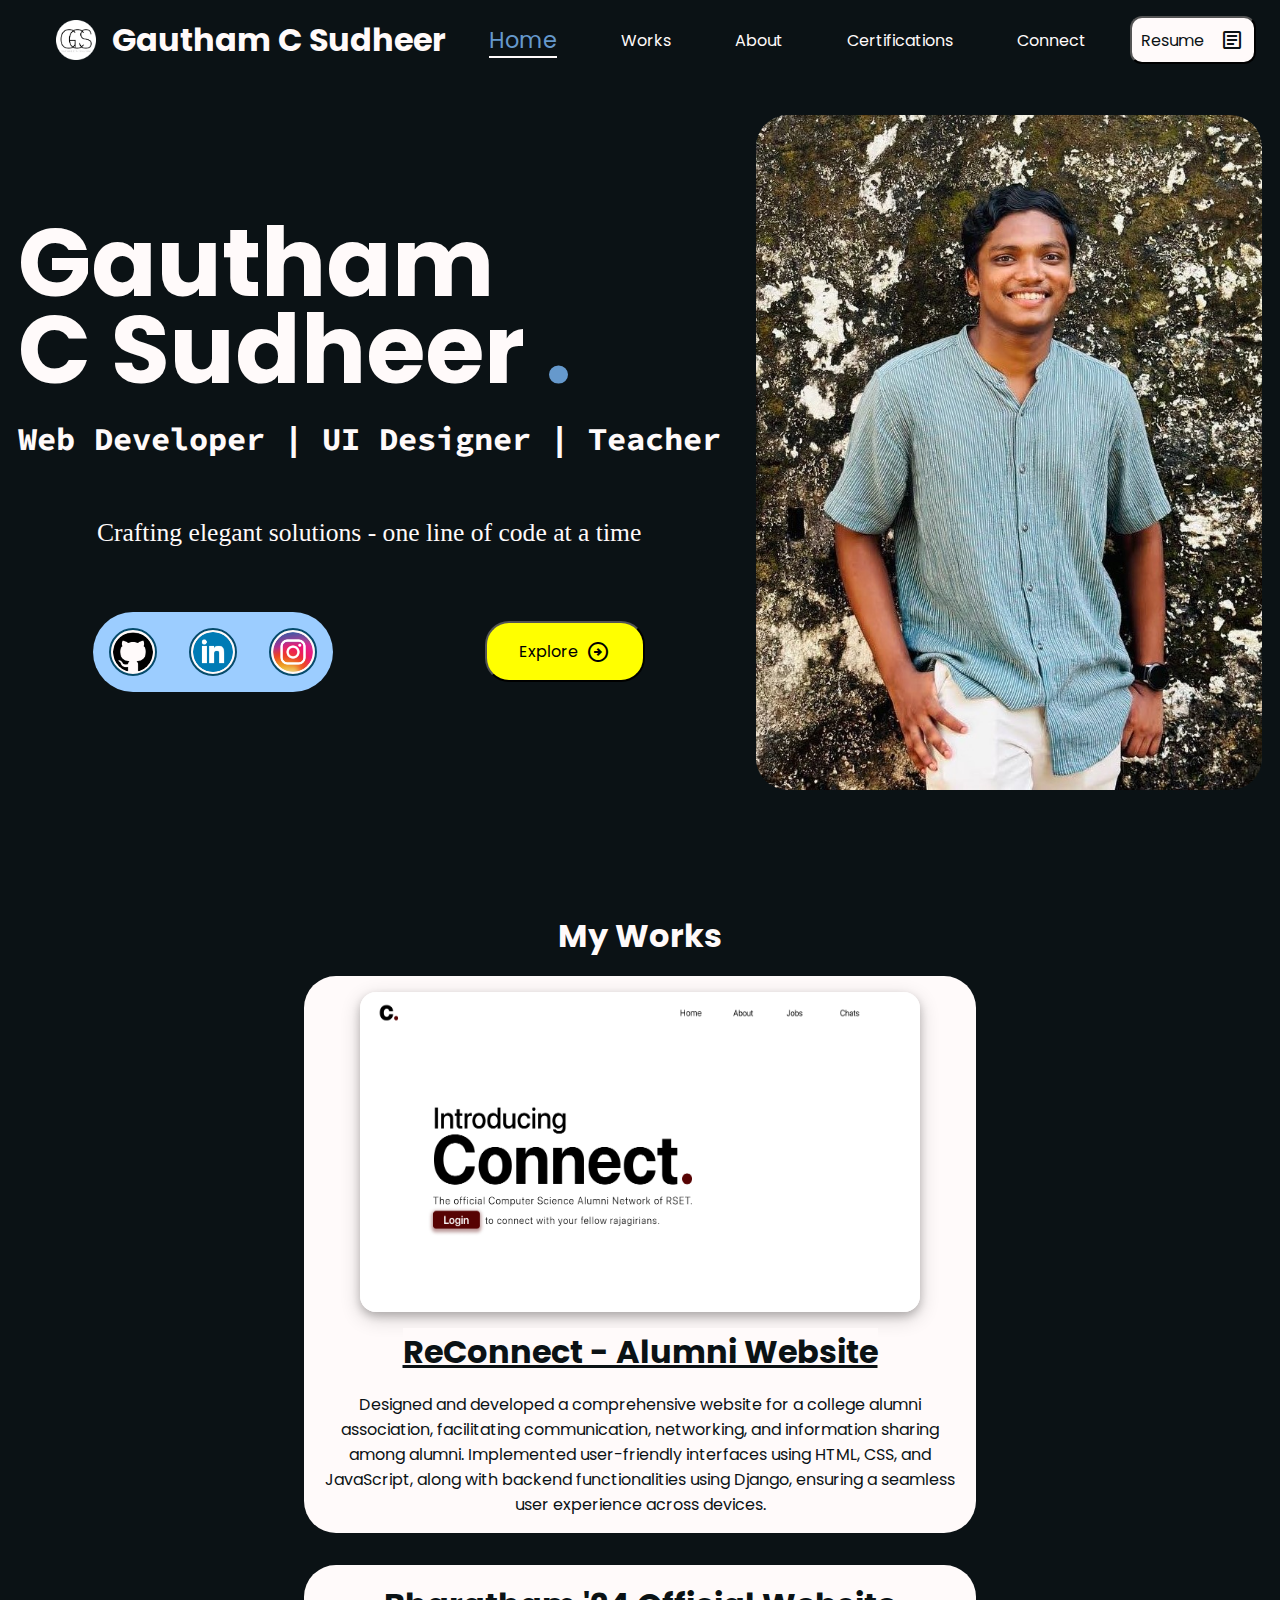
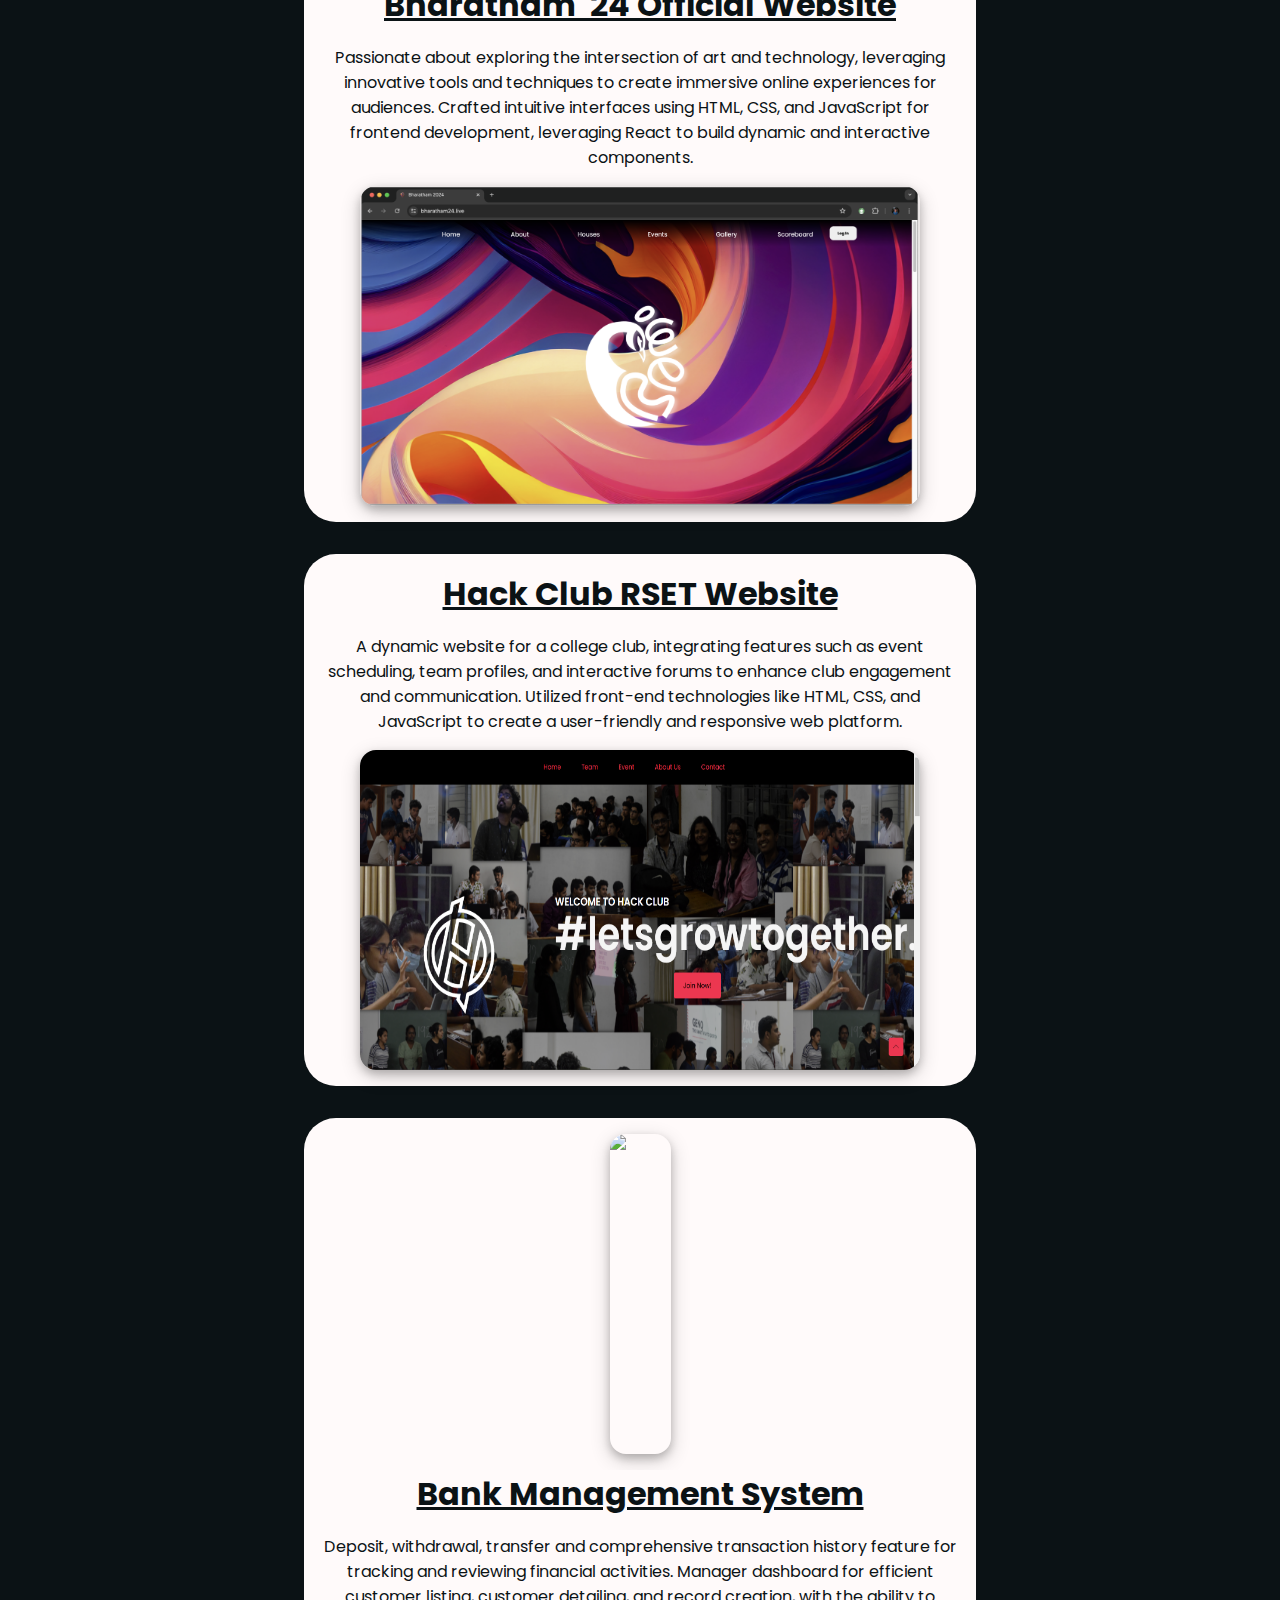
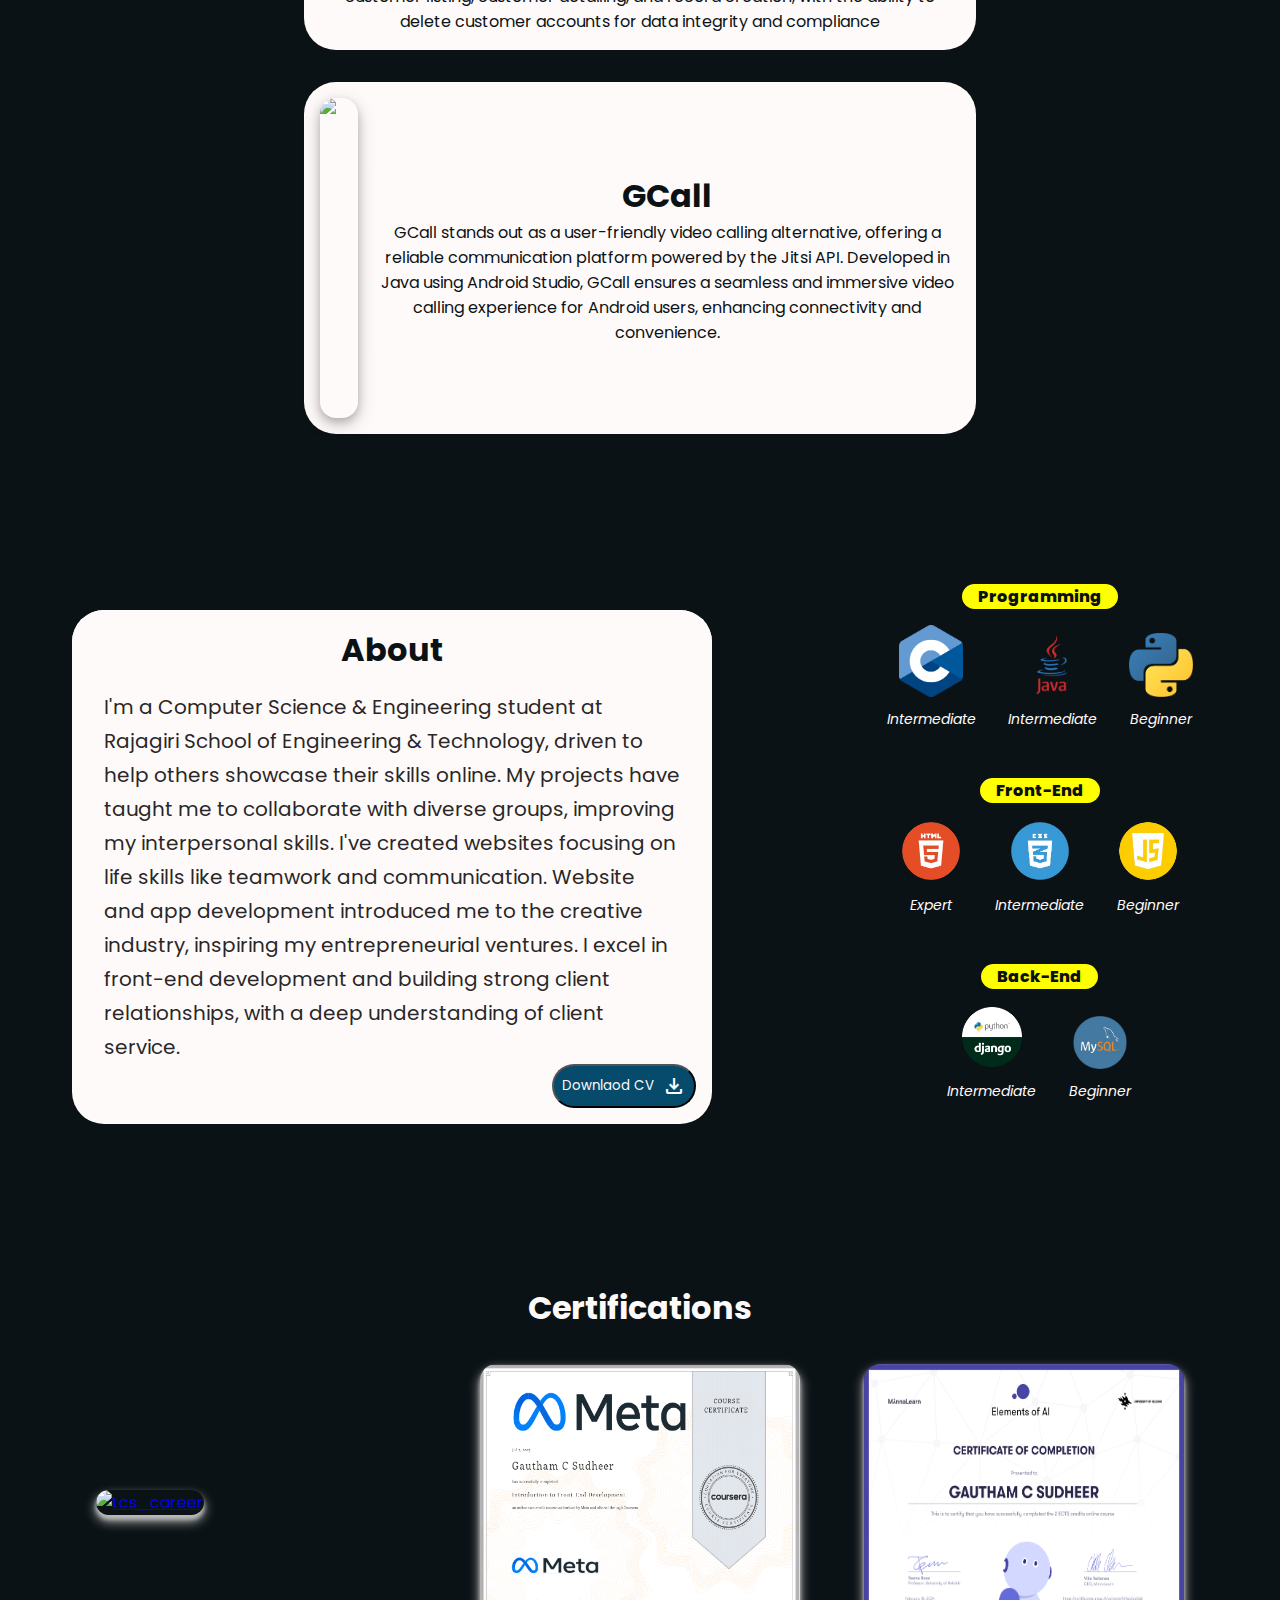
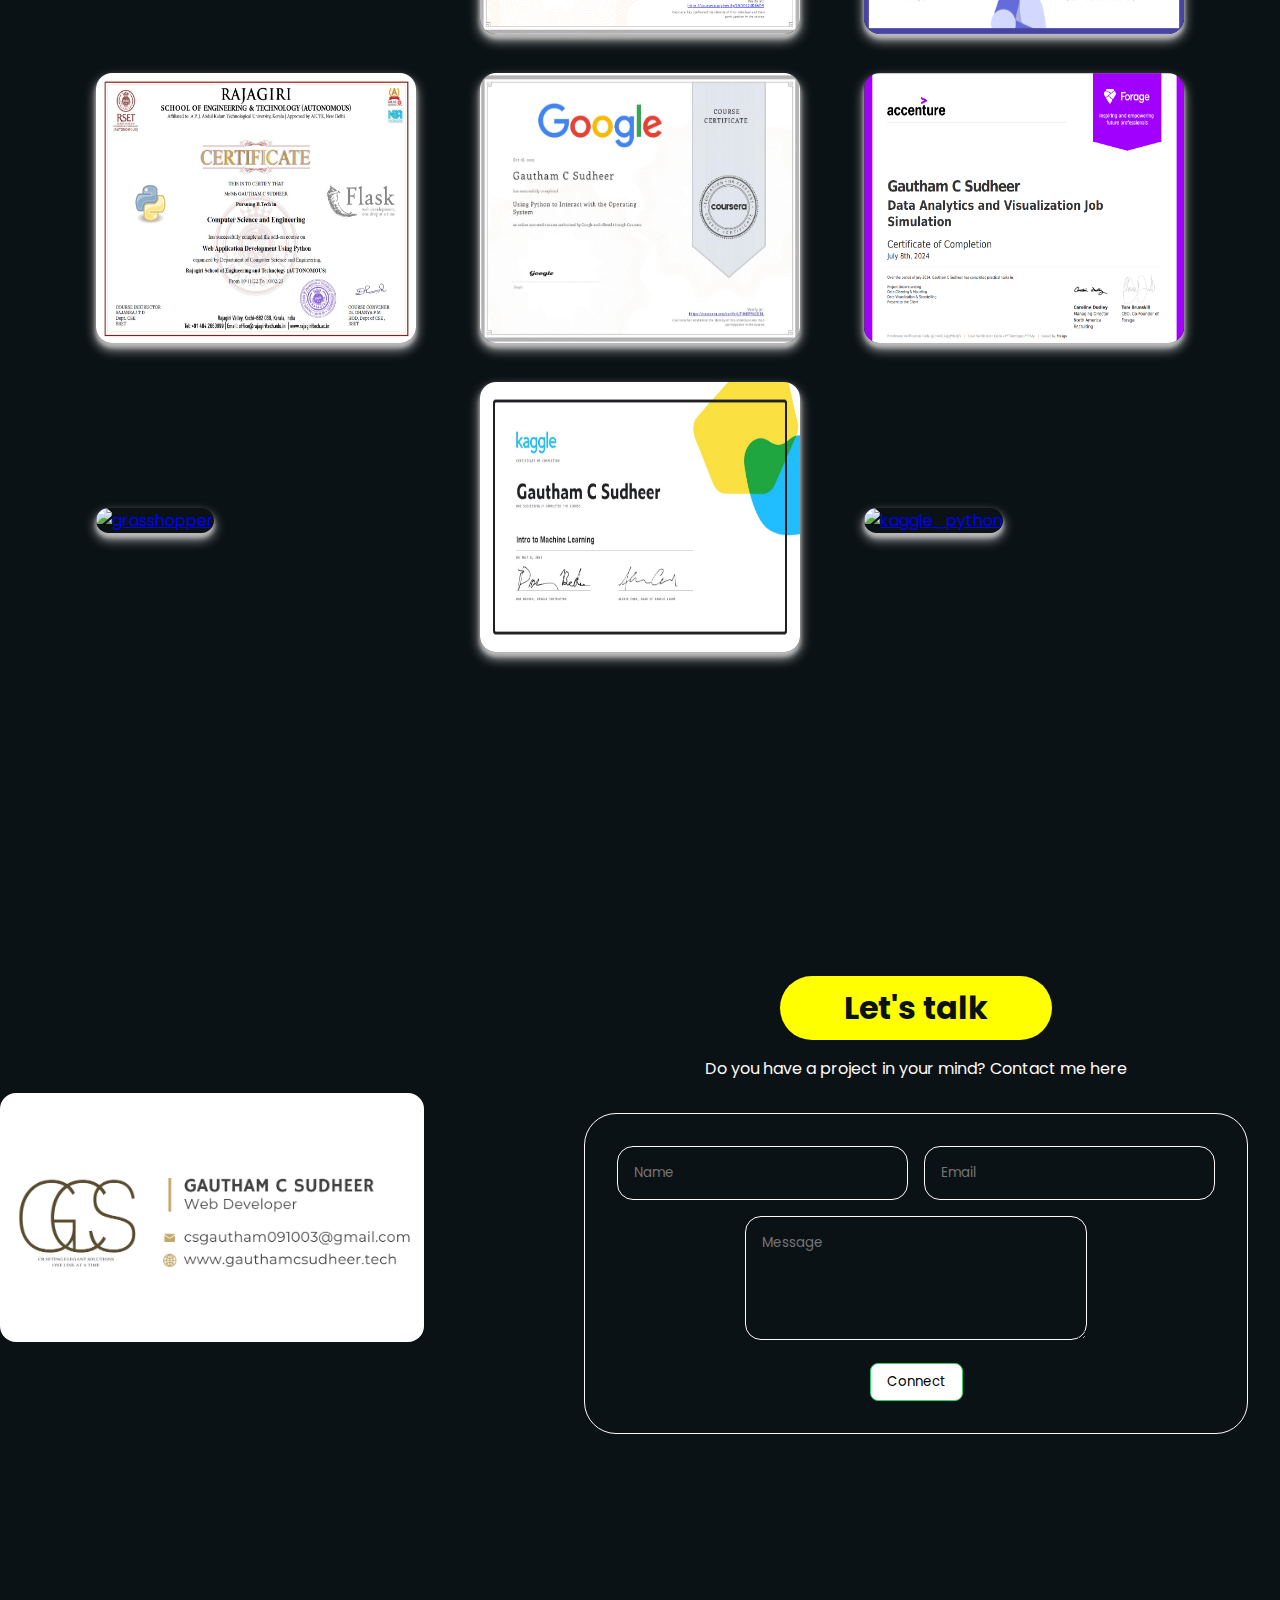
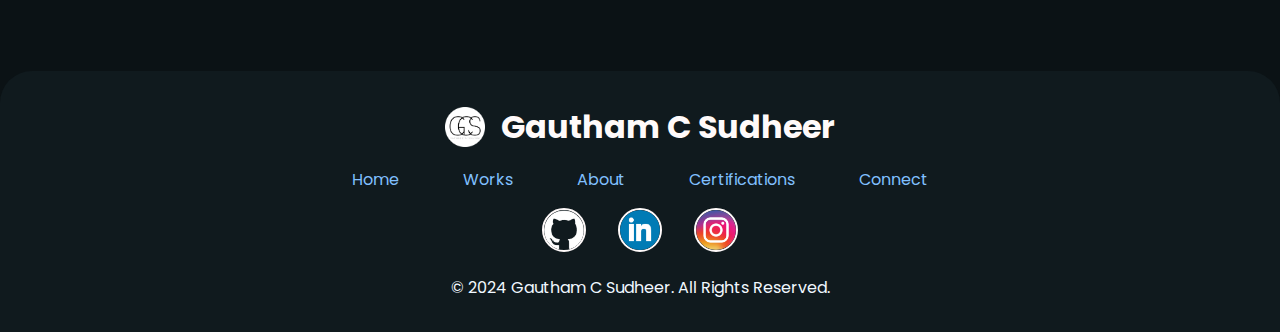
==== commit d38731d5: "certificate added" ====
--- a/index.html
+++ b/index.html
@@ -203,13 +203,13 @@
               <figcaption>Intermediate</figcaption>
             </figure>
             <figure>
-              <img src="./images/python.png" alt="python" />
-              <figcaption>Intermediate</figcaption>
-            </figure>
-            <figure>
               <img src="./images/java.png" alt="java" />
               <figcaption>Intermediate</figcaption>
             </figure>
+            <figure>
+              <img src="./images/python.png" alt="python" />
+              <figcaption>Beginner</figcaption>
+            </figure>
           </div>
 
           <h1 class="abt-h1">Front-End</h1>
@@ -247,22 +247,61 @@
       <h1>Certifications</h1>
       <div class="container">
         <div class="cert1">
-          <img src="./certificates/webpython.jpg" alt="rset_python" />
+          <a
+            href="./certificates/TCS iON Career Edge - Young Professional.png"
+            target="_blank"
+          >
+            <img
+              src="./certificates/TCS iON Career Edge - Young Professional.png"
+              alt="tcs_career"
+            />
+          </a>
         </div>
         <div class="cert2">
-          <img src="./certificates/frontend.png" alt="meta_frontend" />
+          <a href="./certificates/frontend.png" target="_blank">
+            <img src="./certificates/frontend.png" alt="meta_frontend" />
+          </a>
         </div>
         <div class="cert3">
-          <img src="./certificates/elementsofai.png" alt="elementsofai" />
+          <a href="./certificates/elementsofai.png" target="_blank">
+            <img src="./certificates/elementsofai.png" alt="elementsofai" />
+          </a>
         </div>
         <div class="cert4">
-          <img src="./certificates/pythonos.png" alt="python_os" />
+          <a href="./certificates/webpython.jpg" target="_blank">
+            <img src="./certificates/webpython.jpg" alt="rset_python" />
+          </a>
         </div>
         <div class="cert5">
-          <img src="./certificates/intro_to_ml.jpg" alt="kaggle_ml" />
+          <a href="./certificates/pythonos.png" target="_blank">
+            <img src="./certificates/pythonos.png" alt="python_os" />
+          </a>
         </div>
         <div class="cert6">
-          <img src="./certificates/grasshopper.png" alt="grasshopper" />
+          <a
+            href="./certificates/ForgeAccentureVirtualInternship.png"
+            target="_blank"
+          >
+            <img
+              src="./certificates/ForgeAccentureVirtualInternship.png"
+              alt="forge_accenture"
+            />
+          </a>
+        </div>
+        <div class="cert4">
+          <a href="./certificates/grasshopper.png" target="_blank">
+            <img src="./certificates/grasshopper.png" alt="grasshopper" />
+          </a>
+        </div>
+        <div class="cert5">
+          <a href="./certificates/intro_to_ml.jpg" target="_blank">
+            <img src="./certificates/intro_to_ml.jpg" alt="kaggle_ml" />
+          </a>
+        </div>
+        <div class="cert6">
+          <a href="./certificates/KagglePython.jpg" target="_blank">
+            <img src="./certificates/KagglePython.jpg" alt="kaggle_python" />
+          </a>
         </div>
       </div>
     </section>
--- a/styles.css
+++ b/styles.css
@@ -263,6 +263,10 @@
     align-items: center;
 }
 
+.works .container a {
+    color: #0B1215;
+}
+
 .works .container .work1, .work2, .work3, .work4 {
     display: flex;
     flex-direction: column;
@@ -439,6 +443,12 @@
     height: 30vh;
     border-radius: 1rem;
     box-shadow: 0 4px 4px 0 rgb(186, 186, 186), 0 6px 12px 0 rgba(186, 186, 186);
+    transition: scale 0.3s ease;
+}
+
+.certifications .container img:hover {
+    cursor: pointer;
+    scale: 1.05;
 }
 
 /* ===================================== Connect ===================================== */
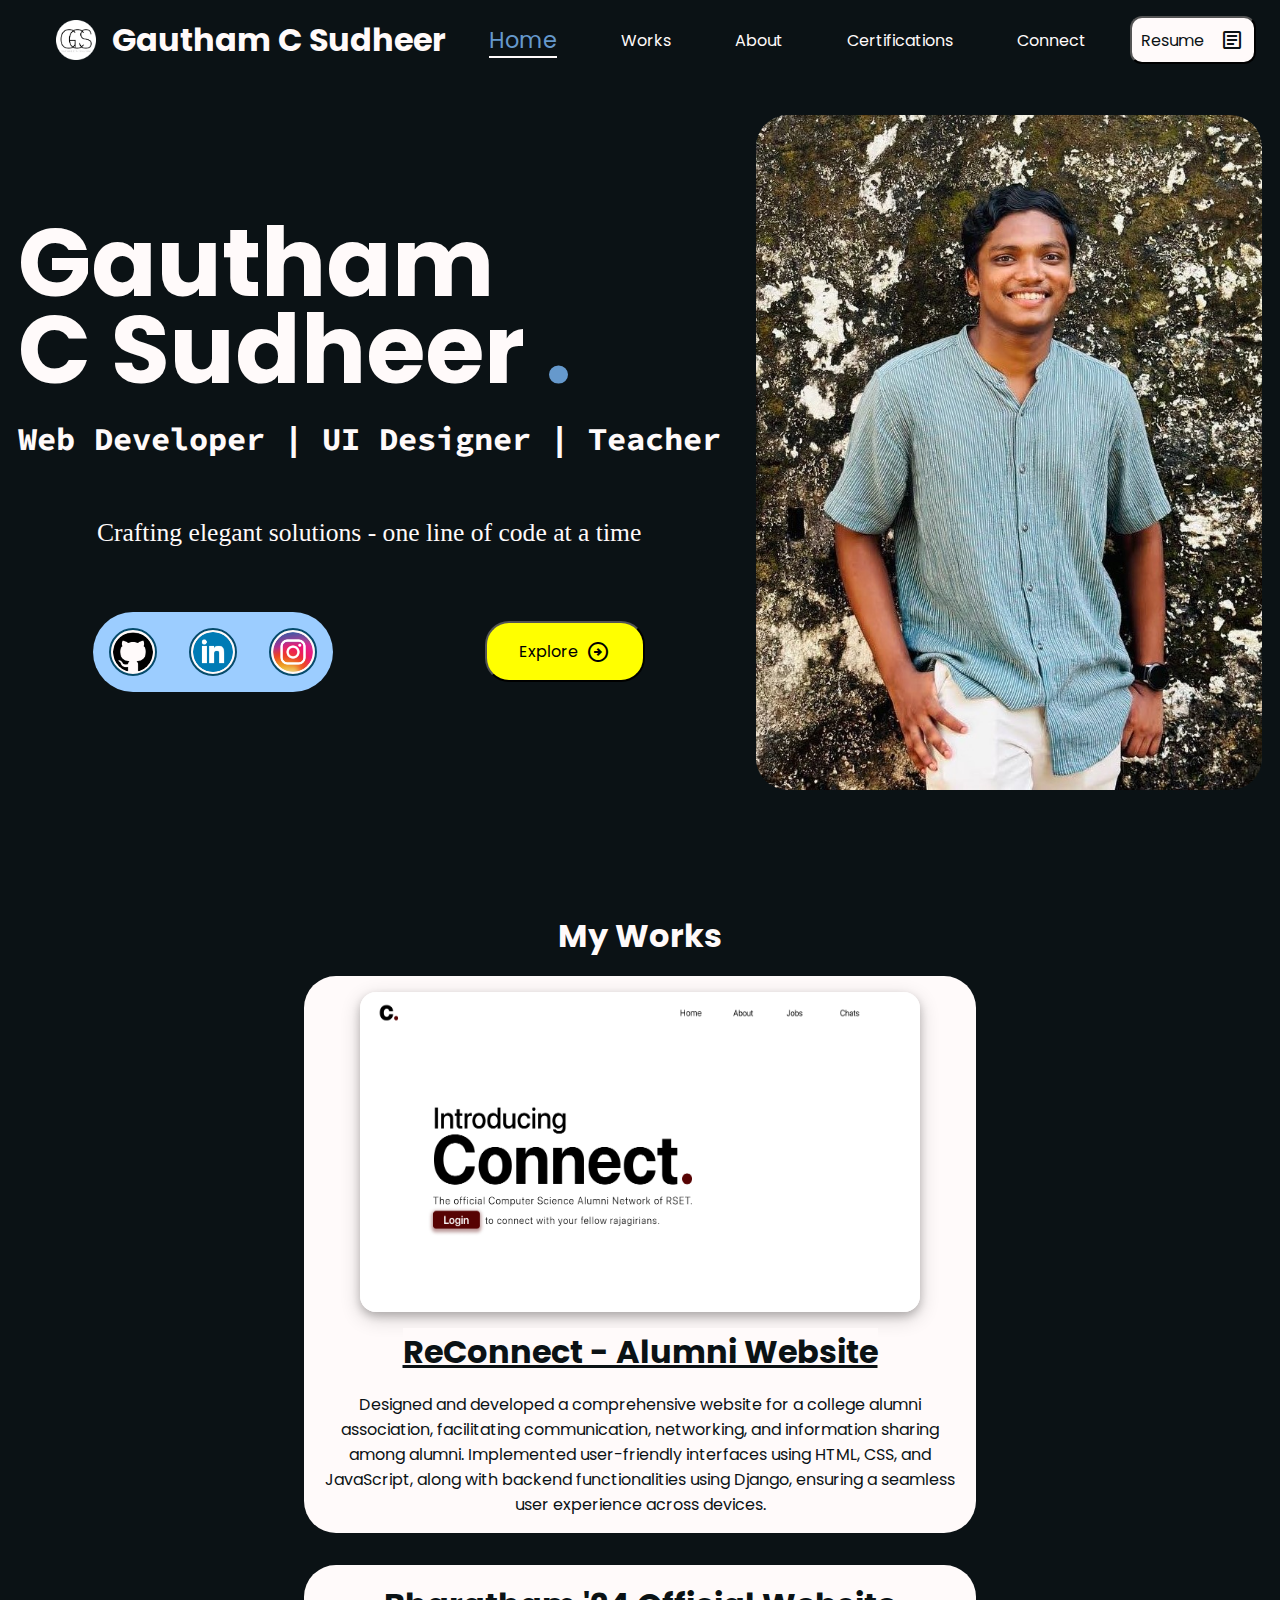
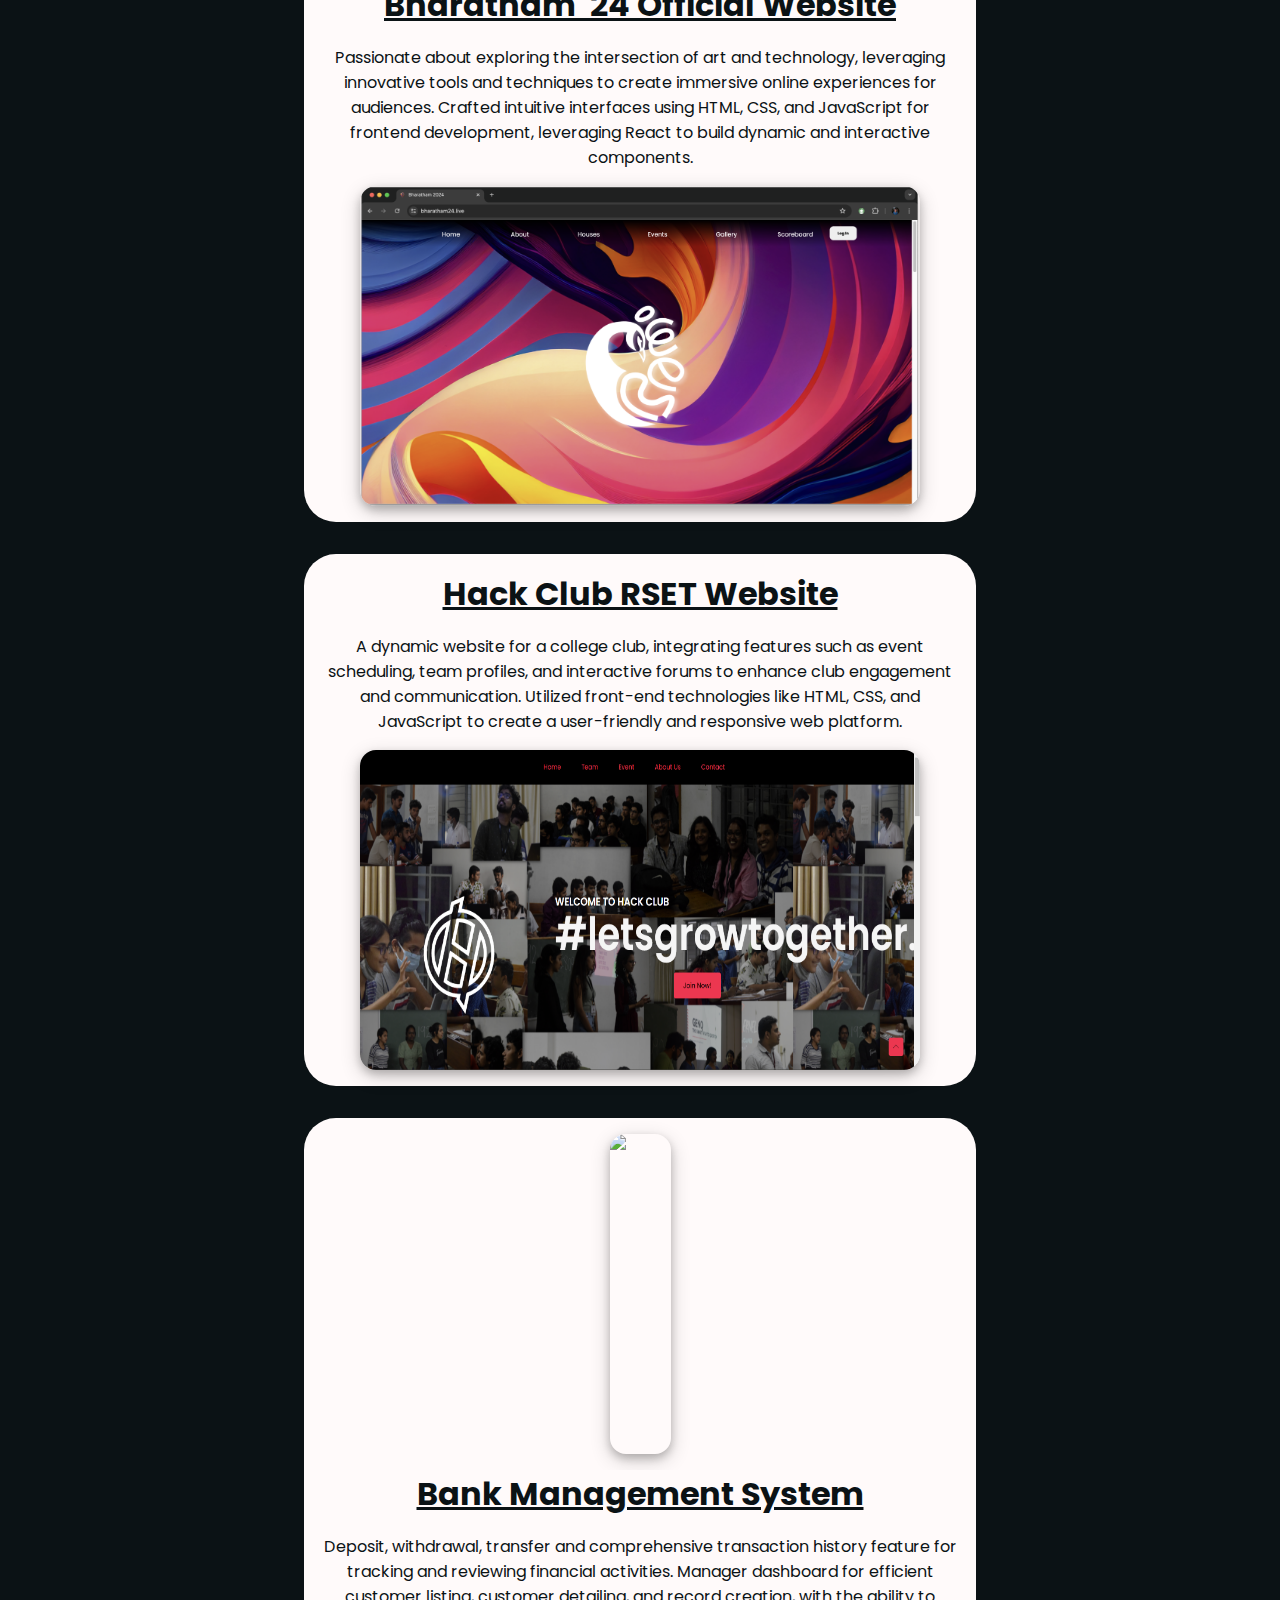
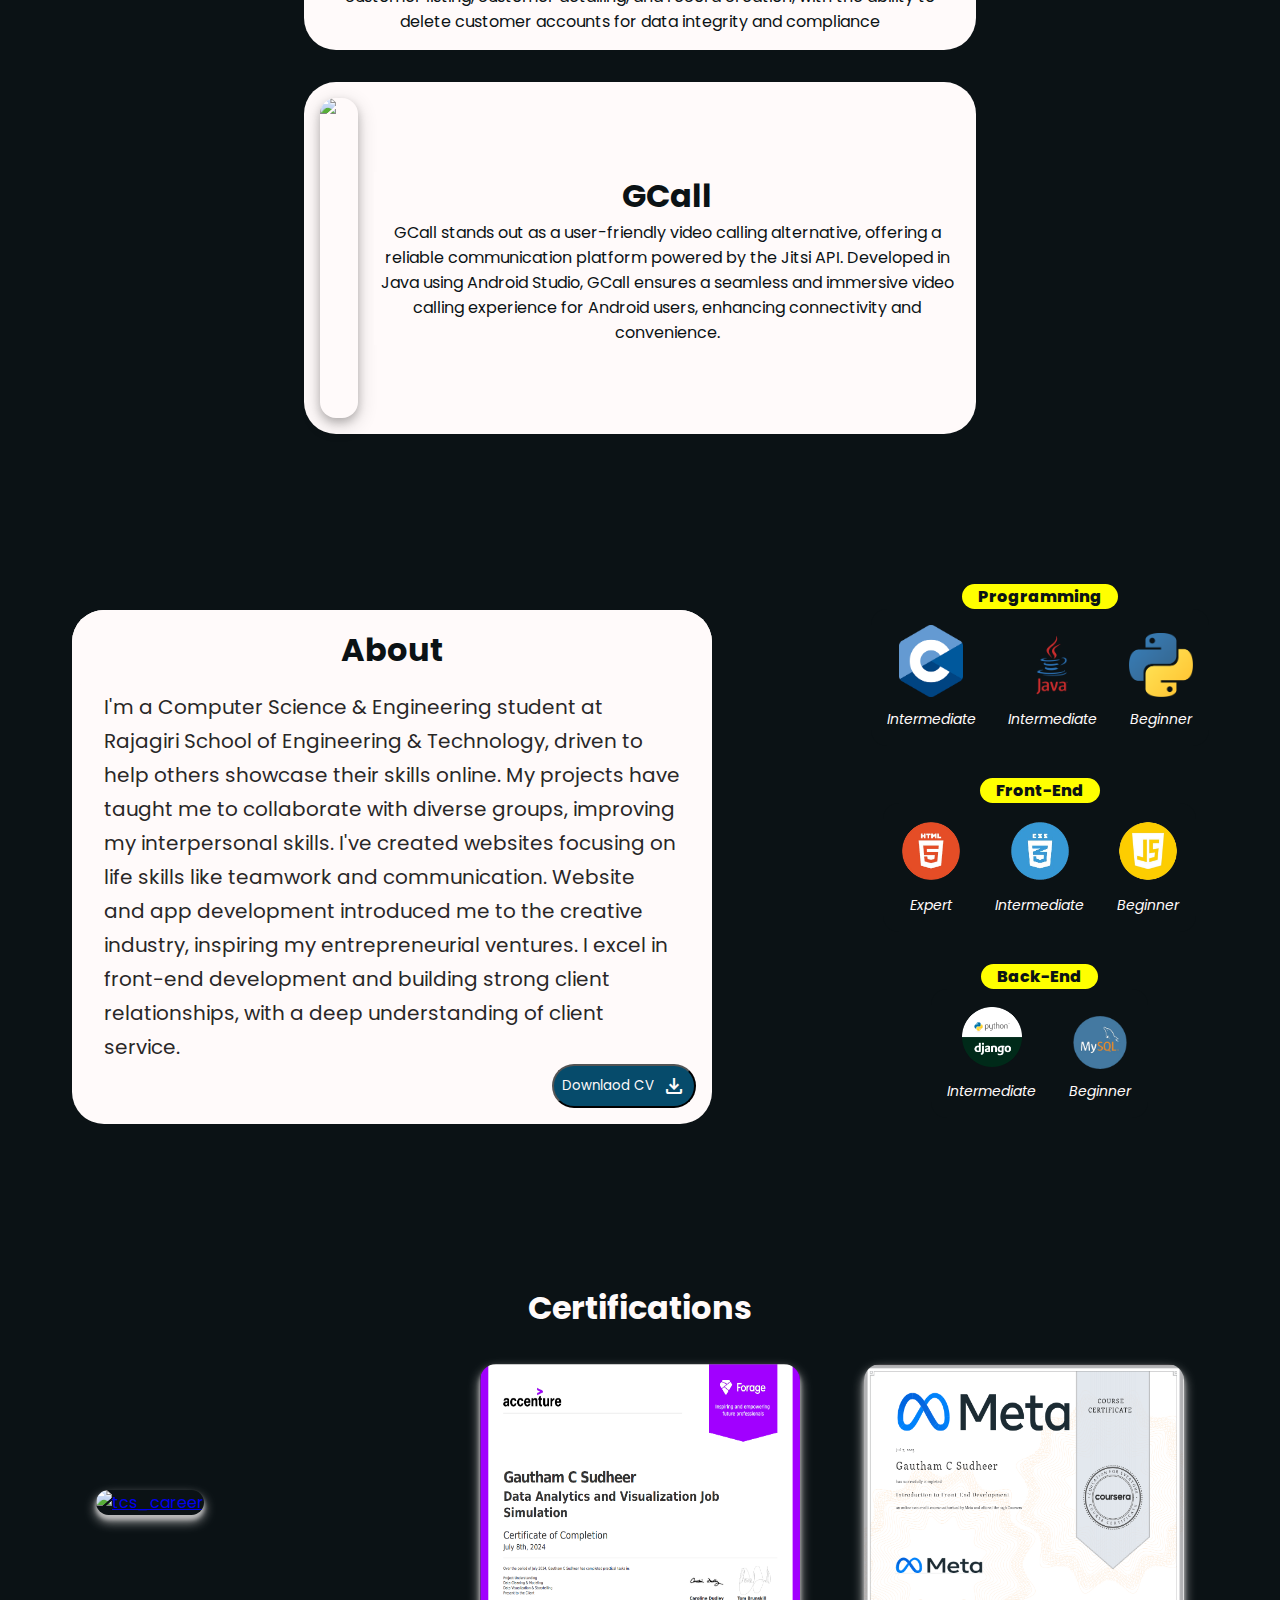
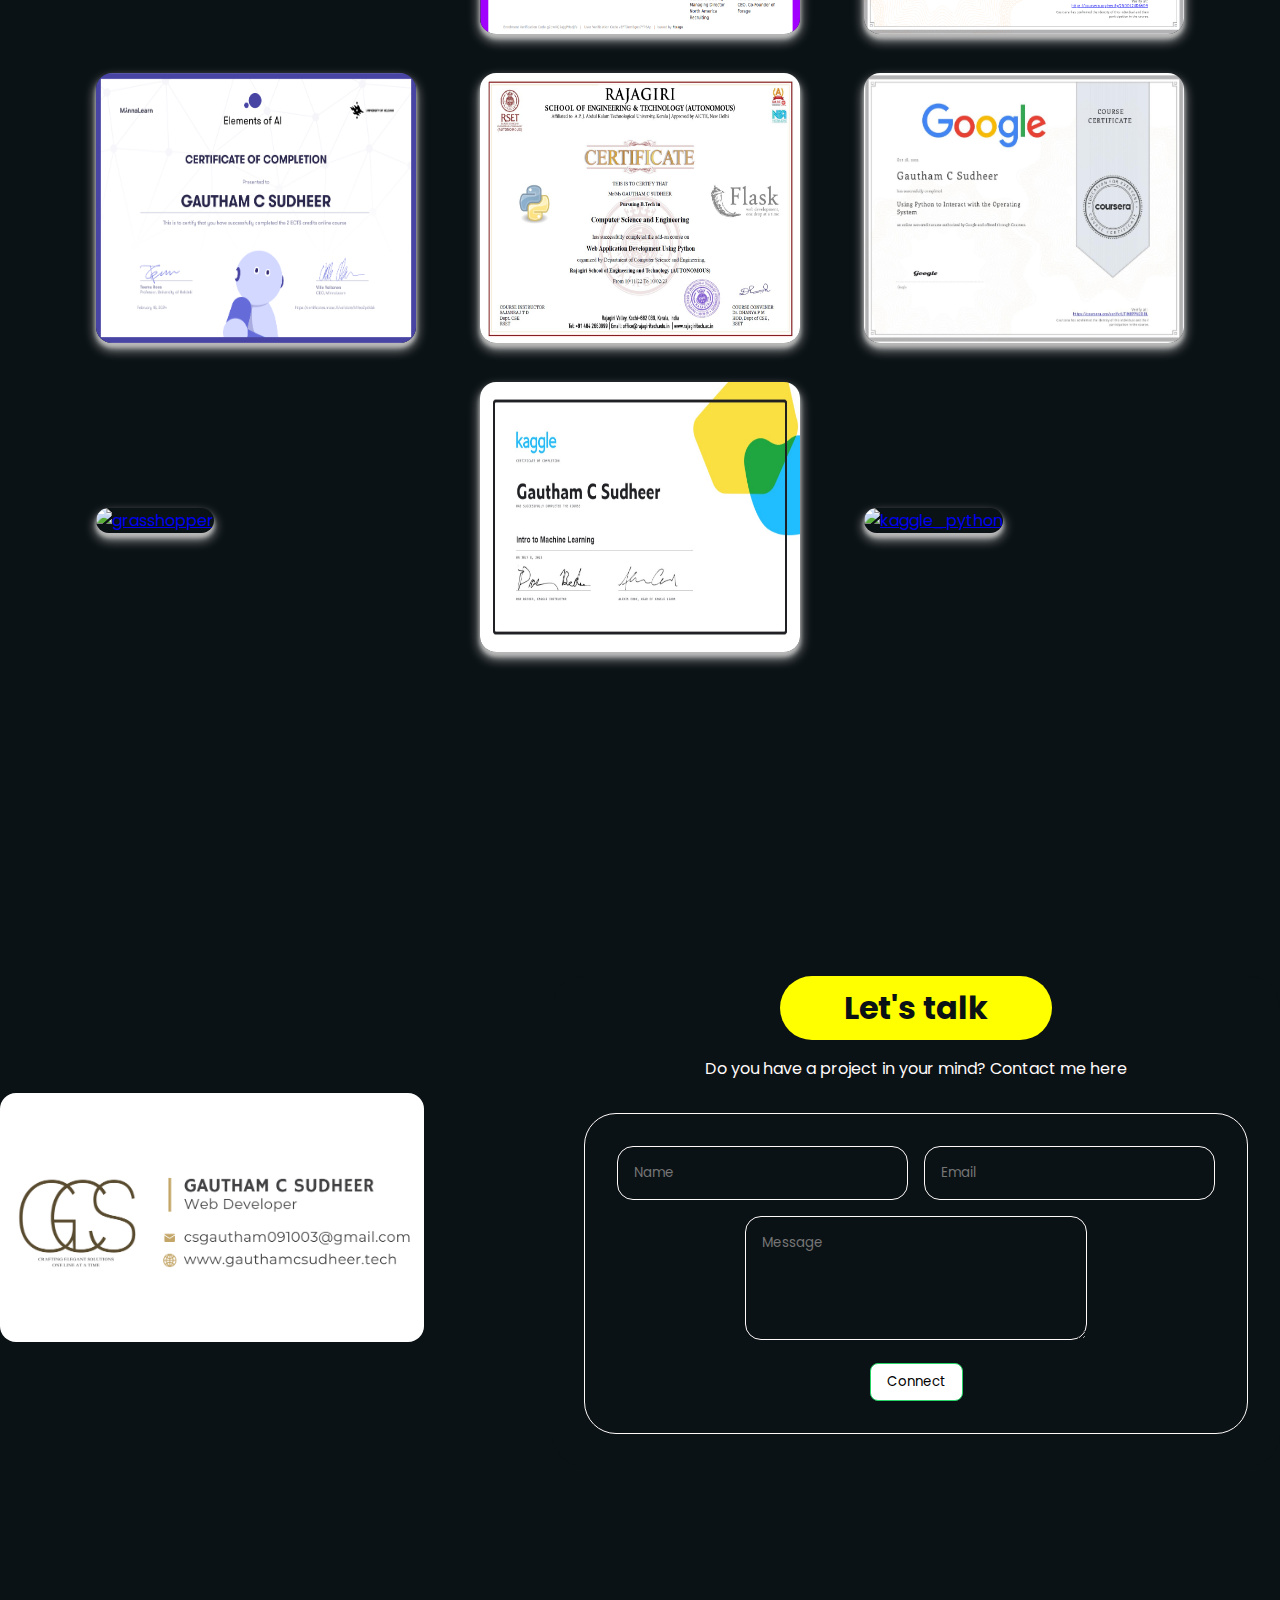
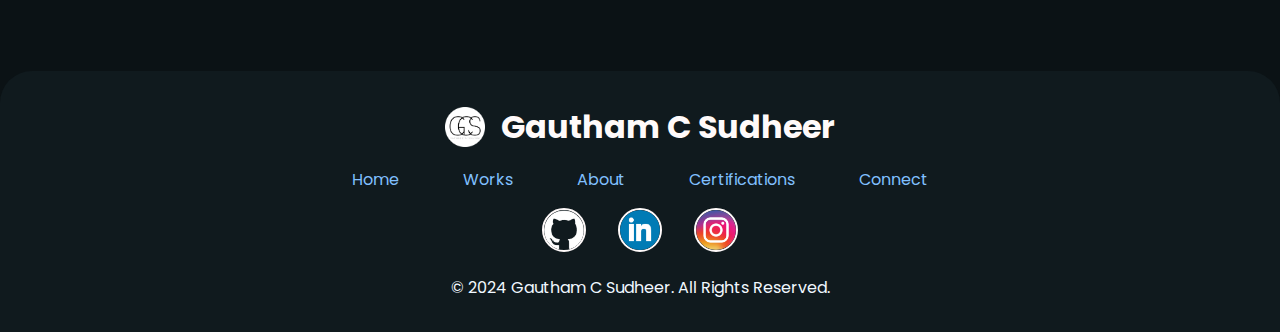
==== commit c2ebb271: "certificate added" ====
--- a/index.html
+++ b/index.html
@@ -258,26 +258,6 @@
           </a>
         </div>
         <div class="cert2">
-          <a href="./certificates/frontend.png" target="_blank">
-            <img src="./certificates/frontend.png" alt="meta_frontend" />
-          </a>
-        </div>
-        <div class="cert3">
-          <a href="./certificates/elementsofai.png" target="_blank">
-            <img src="./certificates/elementsofai.png" alt="elementsofai" />
-          </a>
-        </div>
-        <div class="cert4">
-          <a href="./certificates/webpython.jpg" target="_blank">
-            <img src="./certificates/webpython.jpg" alt="rset_python" />
-          </a>
-        </div>
-        <div class="cert5">
-          <a href="./certificates/pythonos.png" target="_blank">
-            <img src="./certificates/pythonos.png" alt="python_os" />
-          </a>
-        </div>
-        <div class="cert6">
           <a
             href="./certificates/ForgeAccentureVirtualInternship.png"
             target="_blank"
@@ -286,6 +266,26 @@
               src="./certificates/ForgeAccentureVirtualInternship.png"
               alt="forge_accenture"
             />
+          </a>
+        </div>
+        <div class="cert3">
+          <a href="./certificates/frontend.png" target="_blank">
+            <img src="./certificates/frontend.png" alt="meta_frontend" />
+          </a>
+        </div>
+        <div class="cert4">
+          <a href="./certificates/elementsofai.png" target="_blank">
+            <img src="./certificates/elementsofai.png" alt="elementsofai" />
+          </a>
+        </div>
+        <div class="cert5">
+          <a href="./certificates/webpython.jpg" target="_blank">
+            <img src="./certificates/webpython.jpg" alt="rset_python" />
+          </a>
+        </div>
+        <div class="cert6">
+          <a href="./certificates/pythonos.png" target="_blank">
+            <img src="./certificates/pythonos.png" alt="python_os" />
           </a>
         </div>
         <div class="cert4">
